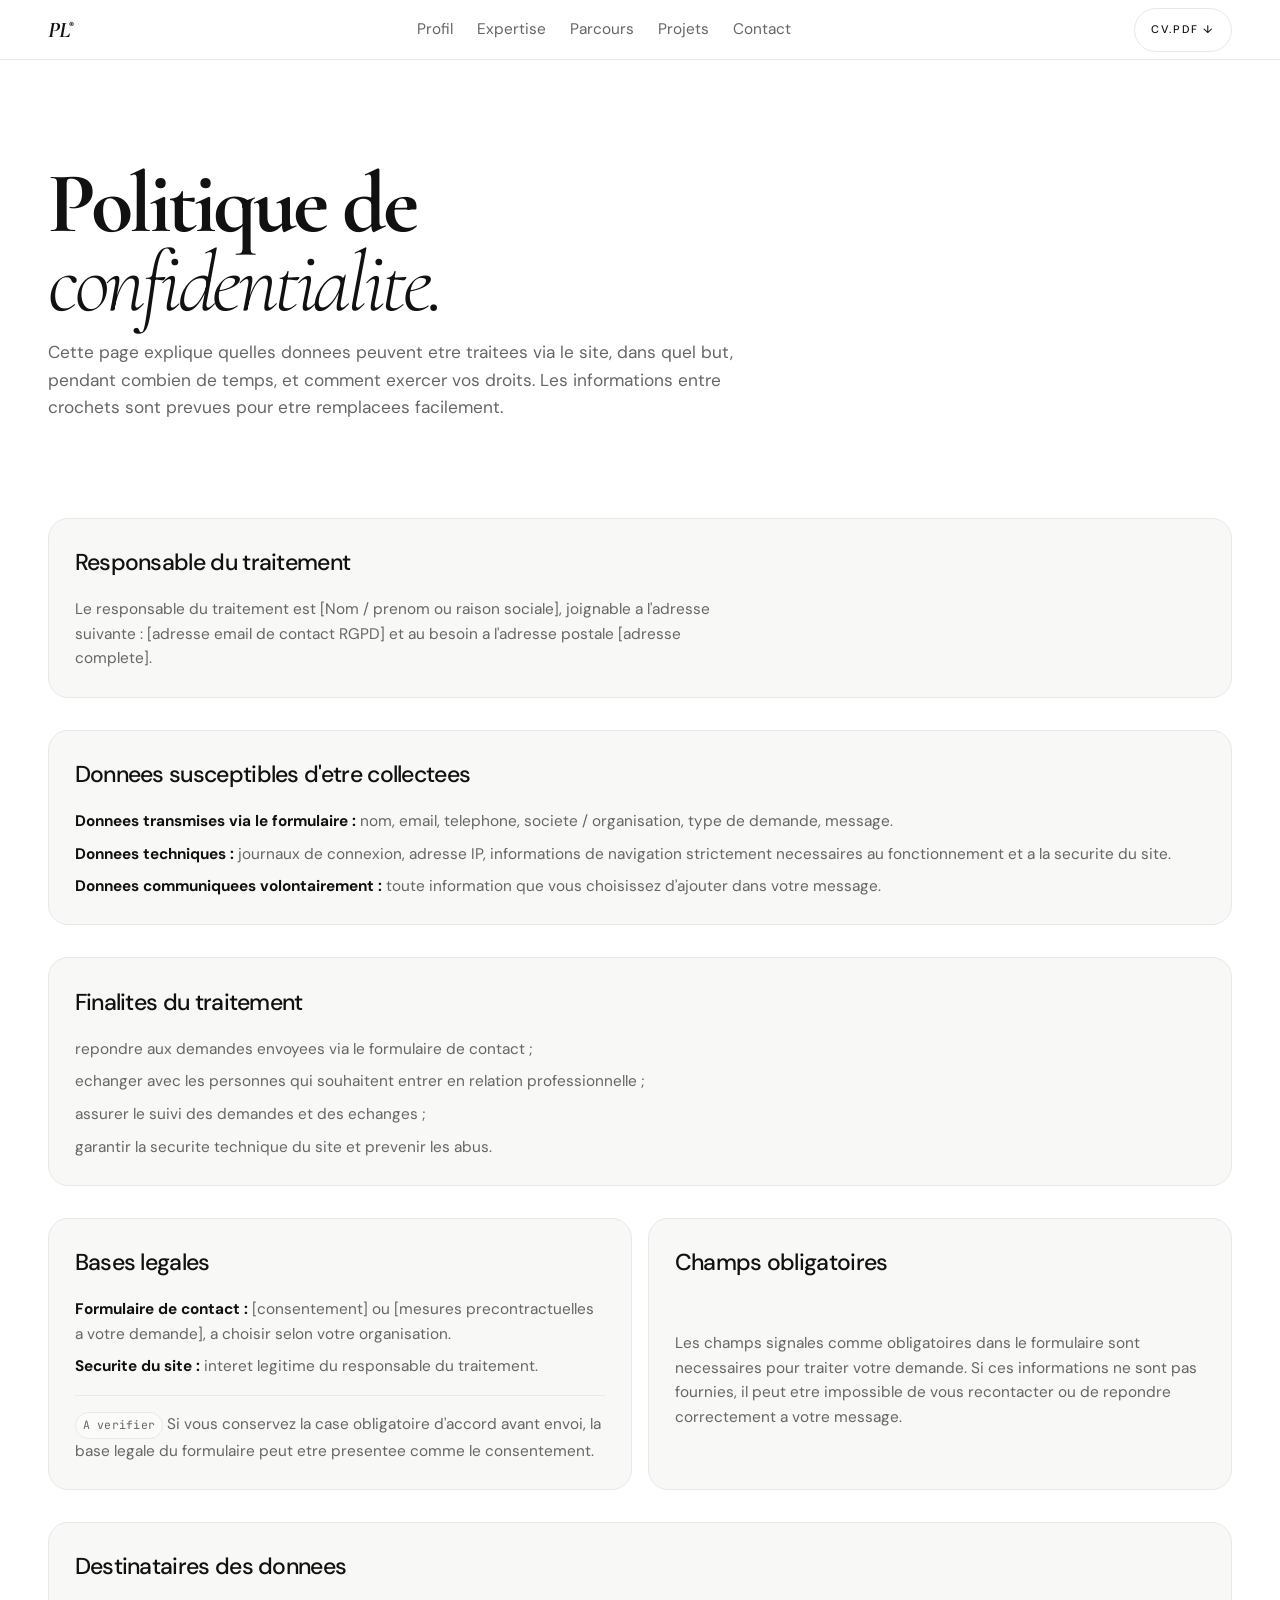
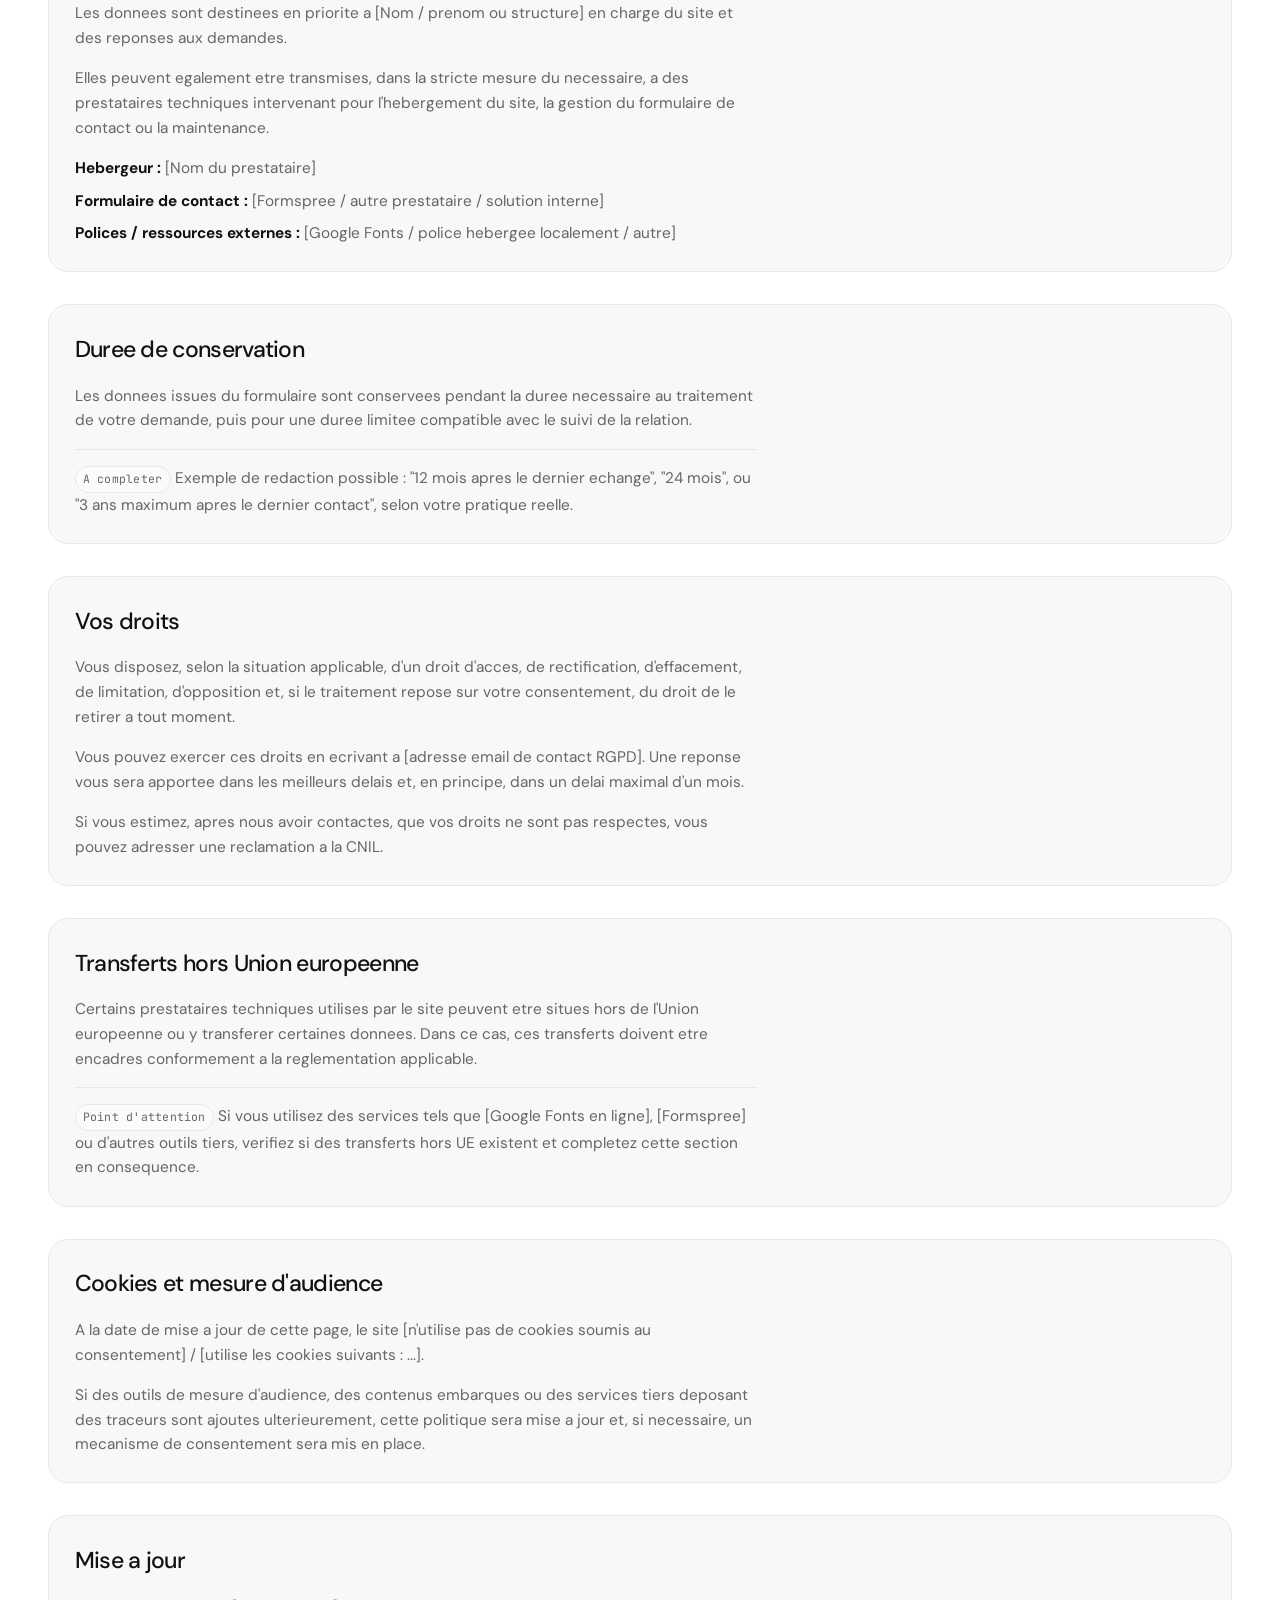
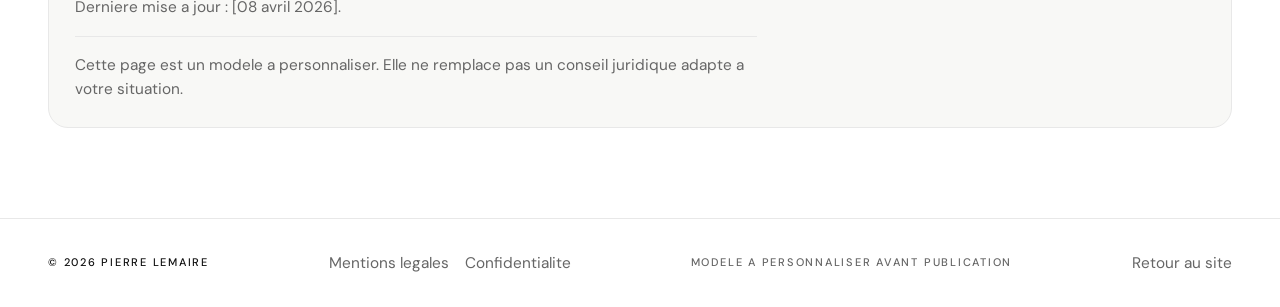
==== confidentialite.html @ 5bf21760 "Initial commit" ====
<!DOCTYPE html>
<html lang="fr">
  <head>
    <meta charset="UTF-8">
    <meta name="viewport" content="width=device-width, initial-scale=1.0">
    <title>Confidentialite - Pierre Lemaire</title>
    <meta
      name="description"
      content="Politique de confidentialite du site CV et portfolio de Pierre Lemaire."
    >

    <link rel="preconnect" href="https://fonts.googleapis.com">
    <link rel="preconnect" href="https://fonts.gstatic.com" crossorigin>
    <link
      rel="preload"
      as="style"
      href="https://fonts.googleapis.com/css2?family=Cormorant+Garamond:ital,wght@0,700;1,300;1,700&family=DM+Sans:wght@300;400;500&family=JetBrains+Mono:wght@400&display=swap"
    >
    <link
      rel="stylesheet"
      href="https://fonts.googleapis.com/css2?family=Cormorant+Garamond:ital,wght@0,700;1,300;1,700&family=DM+Sans:wght@300;400;500&family=JetBrains+Mono:wght@400&display=swap"
    >

    <link rel="stylesheet" href="/css/reset.css">
    <link rel="stylesheet" href="/css/tokens.css">
    <link rel="stylesheet" href="/css/typography.css">
    <link rel="stylesheet" href="/css/layout.css">
    <link rel="stylesheet" href="/css/components.css">
    <link rel="stylesheet" href="/css/animations.css">

    <link rel="icon" type="image/svg+xml" href="/favicon.svg">
  </head>
  <body class="legal-shell">
    <header class="nav" id="nav" role="banner">
      <a href="/#hero" class="nav__logo" aria-label="Accueil">
        PL<sup>&reg;</sup>
      </a>

      <nav class="nav__desktop" aria-label="Navigation principale">
        <ul class="nav__links" role="list">
          <li><a href="/#about">Profil</a></li>
          <li><a href="/#expertise">Expertise</a></li>
          <li><a href="/#experience">Parcours</a></li>
          <li><a href="/#projects">Projets</a></li>
          <li><a href="/#contact">Contact</a></li>
        </ul>
      </nav>

      <div class="nav__actions">
        <a
          href="/assets/cv.pdf"
          class="nav__cta"
          download
          aria-label="Telecharger mon CV en PDF"
        >
          CV.pdf &darr;
        </a>
        <button
          class="nav__burger"
          type="button"
          aria-label="Ouvrir le menu"
          aria-expanded="false"
          aria-controls="nav-mobile"
        >
          <span></span>
          <span></span>
        </button>
      </div>

      <nav class="nav__panel" id="nav-mobile" aria-label="Navigation mobile">
        <ul class="nav__panel-links" role="list">
          <li><a href="/#about">Profil</a></li>
          <li><a href="/#expertise">Expertise</a></li>
          <li><a href="/#experience">Parcours</a></li>
          <li><a href="/#projects">Projets</a></li>
          <li><a href="/#contact">Contact</a></li>
        </ul>
        <a class="nav__panel-cta" href="/assets/cv.pdf" download>
          Telecharger le CV
        </a>
      </nav>
    </header>

    <main class="legal-main">
      <div class="container legal-stack">
        <section class="section-header">
          <h1 class="section-title">
            Politique de<br><em>confidentialite.</em>
          </h1>
          <p class="legal-intro">
            Cette page explique quelles donnees peuvent etre traitees via le
            site, dans quel but, pendant combien de temps, et comment exercer
            vos droits. Les informations entre crochets sont prevues pour etre
            remplacees facilement.
          </p>
        </section>

        <section class="legal-card" aria-labelledby="privacy-owner-title">
          <h2 id="privacy-owner-title">Responsable du traitement</h2>
          <p>
            Le responsable du traitement est [Nom / prenom ou raison sociale],
            joignable a l'adresse suivante : [adresse email de contact RGPD] et
            au besoin a l'adresse postale [adresse complete].
          </p>
        </section>

        <section class="legal-card" aria-labelledby="privacy-data-title">
          <h2 id="privacy-data-title">Donnees susceptibles d'etre collectees</h2>
          <ul class="legal-list" role="list">
            <li><strong>Donnees transmises via le formulaire :</strong> nom, email, telephone, societe / organisation, type de demande, message.</li>
            <li><strong>Donnees techniques :</strong> journaux de connexion, adresse IP, informations de navigation strictement necessaires au fonctionnement et a la securite du site.</li>
            <li><strong>Donnees communiquees volontairement :</strong> toute information que vous choisissez d'ajouter dans votre message.</li>
          </ul>
        </section>

        <section class="legal-card" aria-labelledby="privacy-purpose-title">
          <h2 id="privacy-purpose-title">Finalites du traitement</h2>
          <ul class="legal-list" role="list">
            <li>repondre aux demandes envoyees via le formulaire de contact ;</li>
            <li>echanger avec les personnes qui souhaitent entrer en relation professionnelle ;</li>
            <li>assurer le suivi des demandes et des echanges ;</li>
            <li>garantir la securite technique du site et prevenir les abus.</li>
          </ul>
        </section>

        <div class="legal-grid">
          <section class="legal-card" aria-labelledby="privacy-legal-basis-title">
            <h2 id="privacy-legal-basis-title">Bases legales</h2>
            <ul class="legal-list" role="list">
              <li><strong>Formulaire de contact :</strong> [consentement] ou [mesures precontractuelles a votre demande], a choisir selon votre organisation.</li>
              <li><strong>Securite du site :</strong> interet legitime du responsable du traitement.</li>
            </ul>
            <p class="legal-note">
              <span class="legal-placeholder">A verifier</span>
              Si vous conservez la case obligatoire d'accord avant envoi, la
              base legale du formulaire peut etre presentee comme le
              consentement.
            </p>
          </section>

          <section class="legal-card" aria-labelledby="privacy-required-title">
            <h2 id="privacy-required-title">Champs obligatoires</h2>
            <p>
              Les champs signales comme obligatoires dans le formulaire sont
              necessaires pour traiter votre demande. Si ces informations ne
              sont pas fournies, il peut etre impossible de vous recontacter ou
              de repondre correctement a votre message.
            </p>
          </section>
        </div>

        <section class="legal-card" aria-labelledby="privacy-recipients-title">
          <h2 id="privacy-recipients-title">Destinataires des donnees</h2>
          <p>
            Les donnees sont destinees en priorite a [Nom / prenom ou structure]
            en charge du site et des reponses aux demandes.
          </p>
          <p>
            Elles peuvent egalement etre transmises, dans la stricte mesure du
            necessaire, a des prestataires techniques intervenant pour
            l'hebergement du site, la gestion du formulaire de contact ou la
            maintenance.
          </p>
          <ul class="legal-list" role="list">
            <li><strong>Hebergeur :</strong> [Nom du prestataire]</li>
            <li><strong>Formulaire de contact :</strong> [Formspree / autre prestataire / solution interne]</li>
            <li><strong>Polices / ressources externes :</strong> [Google Fonts / police hebergee localement / autre]</li>
          </ul>
        </section>

        <section class="legal-card" aria-labelledby="privacy-retention-title">
          <h2 id="privacy-retention-title">Duree de conservation</h2>
          <p>
            Les donnees issues du formulaire sont conservees pendant la duree
            necessaire au traitement de votre demande, puis pour une duree
            limitee compatible avec le suivi de la relation.
          </p>
          <p class="legal-note">
            <span class="legal-placeholder">A completer</span>
            Exemple de redaction possible : "12 mois apres le dernier echange",
            "24 mois", ou "3 ans maximum apres le dernier contact", selon votre
            pratique reelle.
          </p>
        </section>

        <section class="legal-card" aria-labelledby="privacy-rights-title">
          <h2 id="privacy-rights-title">Vos droits</h2>
          <p>
            Vous disposez, selon la situation applicable, d'un droit d'acces,
            de rectification, d'effacement, de limitation, d'opposition et, si
            le traitement repose sur votre consentement, du droit de le retirer
            a tout moment.
          </p>
          <p>
            Vous pouvez exercer ces droits en ecrivant a [adresse email de
            contact RGPD]. Une reponse vous sera apportee dans les meilleurs
            delais et, en principe, dans un delai maximal d'un mois.
          </p>
          <p>
            Si vous estimez, apres nous avoir contactes, que vos droits ne sont
            pas respectes, vous pouvez adresser une reclamation a la CNIL.
          </p>
        </section>

        <section class="legal-card" aria-labelledby="privacy-transfer-title">
          <h2 id="privacy-transfer-title">Transferts hors Union europeenne</h2>
          <p>
            Certains prestataires techniques utilises par le site peuvent etre
            situes hors de l'Union europeenne ou y transferer certaines donnees.
            Dans ce cas, ces transferts doivent etre encadres conformement a la
            reglementation applicable.
          </p>
          <p class="legal-note">
            <span class="legal-placeholder">Point d'attention</span>
            Si vous utilisez des services tels que [Google Fonts en ligne],
            [Formspree] ou d'autres outils tiers, verifiez si des transferts
            hors UE existent et completez cette section en consequence.
          </p>
        </section>

        <section class="legal-card" aria-labelledby="privacy-cookies-title">
          <h2 id="privacy-cookies-title">Cookies et mesure d'audience</h2>
          <p>
            A la date de mise a jour de cette page, le site [n'utilise pas de
            cookies soumis au consentement] / [utilise les cookies suivants :
            ...].
          </p>
          <p>
            Si des outils de mesure d'audience, des contenus embarques ou des
            services tiers deposant des traceurs sont ajoutes ulterieurement,
            cette politique sera mise a jour et, si necessaire, un mecanisme de
            consentement sera mis en place.
          </p>
        </section>

        <section class="legal-card" aria-labelledby="privacy-update-title">
          <h2 id="privacy-update-title">Mise a jour</h2>
          <p>
            Derniere mise a jour : [08 avril 2026].
          </p>
          <p class="legal-note">
            Cette page est un modele a personnaliser. Elle ne remplace pas un
            conseil juridique adapte a votre situation.
          </p>
        </section>
      </div>
    </main>

    <footer class="footer" role="contentinfo">
      <div class="container footer__inner">
        <p class="footer__copy">&copy; 2026 Pierre Lemaire</p>
        <nav class="footer__nav" aria-label="Pages legales">
          <a href="/mentions-legales.html">Mentions legales</a>
          <a href="/confidentialite.html" aria-current="page">Confidentialite</a>
        </nav>
        <p class="footer__credit">Modele a personnaliser avant publication</p>
        <a href="/" class="footer__top">Retour au site</a>
      </div>
    </footer>

    <script type="module">
      import { initNav } from "/js/nav.js";

      initNav();
    </script>
  </body>
</html>
---- css/tokens.css ----
:root {
  --c-black: #111111;
  --c-white: #ffffff;
  --c-gray-100: #f8f8f6;
  --c-gray-200: #e8e8e8;
  --c-gray-400: #aaaaaa;
  --c-gray-600: #666666;
  --c-ink-fixed: #0b0b0c;
  --c-white-fixed: #ffffff;
  --c-line-fixed: rgba(255, 255, 255, 0.1);
  --c-muted-fixed: rgba(255, 255, 255, 0.72);

  --font-display: "Cormorant Garamond", Georgia, serif;
  --font-body: "DM Sans", system-ui, sans-serif;
  --font-mono: "JetBrains Mono", monospace;

  --text-hero: clamp(3.5rem, 10vw, 8rem);
  --text-section: clamp(2.6rem, 7vw, 5.4rem);
  --text-h3: clamp(1.25rem, 2.5vw, 1.75rem);
  --text-body: clamp(0.95rem, 1.2vw, 1rem);
  --text-small: 0.8125rem;
  --text-label: 0.6875rem;

  --space-xs: 0.25rem;
  --space-sm: 0.5rem;
  --space-md: 1rem;
  --space-lg: 2rem;
  --space-xl: 4rem;
  --space-2xl: 8rem;
  --space-3xl: 10rem;

  --container: 1280px;
  --gutter: clamp(1.25rem, 4vw, 3rem);
  --nav-height: 60px;

  --border: 1px solid var(--c-gray-200);
  --radius-sm: 4px;
  --radius-md: 8px;

  --ease-out: cubic-bezier(0.16, 1, 0.3, 1);
  --ease-in-out: cubic-bezier(0.87, 0, 0.13, 1);
  --duration-fast: 200ms;
  --duration-std: 400ms;
  --duration-slow: 700ms;
  --ticker-duration: 30s;

  color-scheme: light dark;
}

@media (prefers-color-scheme: dark) {
  :root {
    --c-black: #eeeeee;
    --c-white: #0e0e0e;
    --c-gray-100: #161616;
    --c-gray-200: #2a2a2a;
    --c-gray-400: #666666;
    --c-gray-600: #888888;
  }
}
---- css/typography.css ----
/* Document */
html {
  background: var(--c-white);
  color: var(--c-black);
}

body {
  background: var(--c-white);
  color: var(--c-black);
  font-family: var(--font-body);
  font-size: var(--text-body);
  line-height: 1.6;
}

p {
  max-width: 62ch;
}

h1,
h2,
h3 {
  font-weight: 400;
}

.label,
.section-label,
.tag,
.filter-btn,
.nav__cta,
.timeline__date,
.footer__copy,
.footer__credit {
  font-family: var(--font-body);
  font-size: var(--text-label);
  font-weight: 500;
  letter-spacing: 0.16em;
  text-transform: uppercase;
}

.section-label {
  display: inline-flex;
  color: var(--c-gray-400);
  margin-bottom: var(--space-md);
}

.section-title,
.contact__title {
  font-family: var(--font-display);
  font-size: var(--text-section);
  font-weight: 700;
  line-height: 0.92;
  letter-spacing: -0.04em;
}

.section-title em,
.contact__title em {
  font-style: italic;
  font-weight: 300;
}

.about__headline {
  font-family: var(--font-display);
  font-size: var(--text-section);
  font-weight: 700;
  line-height: 0.92;
  letter-spacing: -0.04em;
  color: var(--c-white-fixed);
}

.about__headline em {
  font-style: italic;
  font-weight: 300;
}

.about__lede {
  max-width: 34rem;
  font-size: clamp(1rem, 1.6vw, 1.2rem);
  color: var(--c-muted-fixed);
}

.expertise__summary {
  max-width: 26rem;
  color: var(--c-gray-600);
  font-size: clamp(1rem, 1.4vw, 1.08rem);
}

.hero__title-stage {
  position: relative;
  isolation: isolate;
}

.hero__title-backdrop {
  position: absolute;
  inset: 50% auto auto 50%;
  z-index: -1;
  width: min(100vw, 78rem);
  transform: translate(-50%, -50%);
  pointer-events: none;
}

.hero__backline {
  display: block;
  font-family: var(--font-body);
  font-size: clamp(2.1rem, 8vw, 5.75rem);
  font-weight: 500;
  line-height: 0.88;
  letter-spacing: -0.08em;
  text-transform: lowercase;
  white-space: nowrap;
  color: rgba(17, 17, 17, 0.055);
  mix-blend-mode: multiply;
}

@media (prefers-color-scheme: dark) {
  .hero__backline {
    color: rgba(255, 255, 255, 0.08);
    mix-blend-mode: screen;
  }
}

.hero__backline--1,
.hero__backline--3 {
  text-align: left;
}

.hero__backline--2 {
  text-align: right;
}

.hero__title {
  font-family: var(--font-display);
  font-size: var(--text-hero);
  font-weight: 700;
  line-height: 0.96;
  letter-spacing: -0.05em;
  color: var(--c-black);
}

.hero__title > .hero__line {
  display: block;
  margin-bottom: 0.08em;
}

.hero__title > .hero__line:last-child {
  margin-bottom: 0;
}

.hero__title em {
  font-style: italic;
  font-weight: 300;
}

.hero__title > .hero__line > span,
.hero__title > .hero__line > em {
  display: block;
}

.hero__desc,
.contact__note,
.project-card__overlay p,
.timeline__missions,
.expertise__card ul {
  color: var(--c-gray-600);
}

.hero__desc,
.contact__note {
  font-size: clamp(1rem, 1.5vw, 1.125rem);
}

.expertise__card h3,
.education__school,
.project-card__title,
.timeline__role {
  line-height: 1;
}

.expertise__card h3 {
  font-family: var(--font-body);
  font-size: clamp(1.45rem, 2.2vw, 2.25rem);
  font-weight: 500;
  line-height: 0.95;
  letter-spacing: -0.05em;
}

.education__school {
  font-family: var(--font-display);
  font-size: clamp(2.3rem, 5vw, 4.4rem);
  font-style: italic;
  font-weight: 700;
  letter-spacing: -0.04em;
}

.project-card__title,
.timeline__role {
  font-family: var(--font-display);
  font-size: var(--text-h3);
  font-weight: 700;
  letter-spacing: -0.03em;
}

.timeline__role {
  font-family: var(--font-body);
  font-size: clamp(1.35rem, 2vw, 2rem);
  font-weight: 500;
  line-height: 0.96;
  letter-spacing: -0.05em;
}

.timeline__missions,
.expertise__card ul,
.contact__social,
.project-card__links {
  display: grid;
  gap: var(--space-md);
}

.expertise__kicker {
  font-size: var(--text-label);
  font-weight: 500;
  letter-spacing: 0.16em;
  text-transform: uppercase;
  color: var(--c-gray-400);
}

.expertise__lead {
  max-width: 24ch;
  color: var(--c-gray-600);
  font-size: clamp(1rem, 1.3vw, 1.08rem);
  line-height: 1.45;
}

.education__intro,
.education__copy,
.education__meta,
.education__degree {
  color: var(--c-gray-600);
}

.education__intro {
  max-width: 36rem;
  font-size: clamp(1rem, 1.35vw, 1.08rem);
}

.education__degree {
  font-family: var(--font-body);
  font-size: clamp(1rem, 1.5vw, 1.14rem);
}

.education__meta,
.education__date,
.education__kicker {
  font-family: var(--font-mono);
  font-size: 0.74rem;
  letter-spacing: 0.08em;
  text-transform: uppercase;
}

.education__kicker,
.education__date {
  color: var(--c-gray-400);
}

.contact__email {
  font-family: var(--font-display);
  font-size: clamp(1.75rem, 4vw, 3rem);
  font-style: italic;
  line-height: 1;
  letter-spacing: -0.03em;
}

.timeline__company-name,
.project-card__category,
.stat__label {
  color: var(--c-gray-600);
}

.legal-intro,
.legal-card p,
.legal-card li,
.footer__nav a,
.legal-back {
  color: var(--c-gray-600);
}

.legal-intro {
  max-width: 58ch;
  font-size: clamp(1rem, 1.45vw, 1.08rem);
}

.legal-card h2 {
  font-family: var(--font-body);
  font-size: clamp(1.15rem, 1.8vw, 1.45rem);
  font-weight: 500;
  letter-spacing: -0.03em;
}

.legal-card h3 {
  font-family: var(--font-body);
  font-size: 1rem;
  font-weight: 500;
}

.legal-list strong {
  color: var(--c-black);
}

.timeline__caption {
  max-width: 28ch;
  color: var(--c-gray-600);
  font-size: clamp(0.96rem, 1.2vw, 1.02rem);
  line-height: 1.45;
}

.about__proof-copy strong,
.about__metric-top {
  font-size: 0.63rem;
  font-weight: 500;
  letter-spacing: 0.16em;
  text-transform: uppercase;
}

.about__proof-copy strong,
.about__proof-copy span,
.about__metric-top,
.about__caption p,
.about__stat .stat__label {
  color: var(--c-white-fixed);
}

.about__proof-copy strong {
  line-height: 1.2;
}

.about__proof-copy span,
.about__caption p,
.about__stat .stat__label {
  font-size: clamp(0.92rem, 1vw, 1rem);
  line-height: 1.4;
  opacity: 0.72;
}
---- css/layout.css ----
/* Shared layout */
body.has-menu-open {
  overflow: hidden;
}

.container {
  width: min(100% - (var(--gutter) * 2), var(--container));
  margin-inline: auto;
}

.section {
  padding-block: clamp(4rem, 9vw, var(--space-3xl));
  border-top: var(--border);
}

.section-header {
  display: grid;
  gap: var(--space-md);
  margin-bottom: clamp(2rem, 5vw, var(--space-xl));
}

.section-header--projects {
  align-items: end;
}

.hero {
  padding-top: calc(var(--nav-height) + 1.5rem);
  padding-bottom: var(--space-xl);
}

.hero__container {
  display: grid;
  gap: var(--space-lg);
  justify-items: center;
  text-align: center;
}

.hero__body {
  display: grid;
  gap: var(--space-lg);
  justify-items: center;
}

.hero__actions,
.filter-bar,
.timeline__tags,
.contact__social,
.project-card__links,
.footer__inner {
  display: flex;
  flex-wrap: wrap;
  gap: var(--space-sm);
}

.about__grid,
.contact__grid {
  display: grid;
  gap: clamp(2rem, 6vw, var(--space-xl));
}

.about__panel {
  display: grid;
  gap: clamp(1.5rem, 4vw, var(--space-xl));
}

.about__content {
  display: grid;
  align-content: space-between;
  gap: clamp(0.75rem, 2vw, 1.25rem);
}

.about__stats {
  display: grid;
  grid-template-columns: repeat(3, minmax(0, 1fr));
  gap: var(--space-md);
  align-items: stretch;
}

.about__media {
  display: grid;
  gap: var(--space-lg);
}

.expertise__layout,
.expertise__grid,
.education__grid,
.projects__grid {
  display: grid;
}

.timeline {
  position: relative;
  display: grid;
  gap: clamp(1rem, 2vw, 1.25rem);
  padding-left: clamp(1.25rem, 4vw, 2.75rem);
}

.timeline__item {
  position: relative;
  padding-left: clamp(1.25rem, 3vw, 2.25rem);
}

.projects__grid {
  gap: clamp(1rem, 2vw, 1.5rem);
}

.contact__left {
  display: grid;
  align-content: start;
  gap: clamp(1.1rem, 2vw, 1.5rem);
}

.contact__right {
  border-top: var(--border);
  padding-top: var(--space-lg);
}

.legal-shell {
  min-height: 100vh;
  display: grid;
  grid-template-rows: auto 1fr auto;
}

.legal-header {
  padding-top: clamp(2rem, 5vw, 3rem);
  padding-bottom: var(--space-lg);
}

.legal-header__inner {
  display: flex;
  flex-wrap: wrap;
  align-items: flex-start;
  justify-content: space-between;
  gap: var(--space-md);
}

.legal-main {
  padding-top: clamp(4rem, 9vw, 6.5rem);
  padding-bottom: clamp(3rem, 7vw, var(--space-2xl));
}

.legal-stack {
  display: grid;
  gap: clamp(1.5rem, 4vw, 2rem);
}

.legal-grid {
  display: grid;
  gap: var(--space-md);
}

.footer__nav {
  display: flex;
  flex-wrap: wrap;
  gap: 0.4rem 1rem;
}

.footer {
  border-top: var(--border);
  padding-block: var(--space-lg);
}

.footer__inner {
  align-items: center;
  justify-content: space-between;
}

@media (min-width: 768px) {
  .hero {
    padding-top: calc(var(--nav-height) + 2rem);
    padding-bottom: clamp(2.5rem, 6vw, var(--space-2xl));
  }

  .about__grid,
  .contact__grid {
    grid-template-columns: minmax(0, 1fr) minmax(0, 1fr);
    align-items: start;
  }

  .about__panel {
    grid-template-columns: minmax(0, 0.95fr) minmax(0, 0.9fr);
    align-items: stretch;
  }

  .contact__right {
    border-top: 0;
    padding-top: 0;
  }

  .legal-grid {
    grid-template-columns: repeat(2, minmax(0, 1fr));
  }

  .expertise__grid {
    grid-template-columns: repeat(2, minmax(0, 1fr));
  }

  .education__grid {
    grid-template-columns: repeat(2, minmax(0, 1fr));
  }

  .expertise__layout {
    gap: clamp(1.5rem, 3vw, 2rem);
  }

  .projects__grid {
    grid-template-columns: repeat(2, minmax(0, 1fr));
  }

  .section-header--projects {
    grid-template-columns: minmax(0, 1fr) auto;
  }
}

@media (min-width: 1024px) {
  .expertise__layout {
    grid-template-columns: minmax(240px, 0.7fr) minmax(0, 1.3fr);
    align-items: start;
  }

  .expertise__intro {
    position: sticky;
    top: calc(var(--nav-height) + 2rem);
    align-self: start;
  }

  .expertise__grid {
    grid-template-columns: repeat(12, minmax(0, 1fr));
  }

  .timeline__item {
    width: 100%;
    padding-left: 2.5rem;
  }

  .timeline__item--left {
    margin-right: 14%;
  }

  .timeline__item--right {
    margin-left: 14%;
  }
}

@media (max-width: 767px) {
  .hero__title {
    font-size: clamp(3rem, 14vw, 5rem);
  }

  .about__stats {
    grid-template-columns: repeat(3, minmax(220px, 1fr));
    overflow-x: auto;
    padding-bottom: 0.25rem;
  }

  .expertise__grid,
  .projects__grid {
    grid-template-columns: 1fr;
  }

  .contact__grid {
    grid-template-columns: 1fr;
  }
}
---- css/components.css ----
/* Navigation */
.nav {
  position: sticky;
  top: 0;
  z-index: 100;
  display: flex;
  align-items: center;
  justify-content: space-between;
  gap: var(--space-md);
  height: var(--nav-height);
  padding-inline: var(--gutter);
  background: var(--c-white);
  border-bottom: var(--border);
  transition:
    background var(--duration-std) var(--ease-out),
    border-color var(--duration-fast) var(--ease-out);
}

.nav.scrolled {
  background: rgba(255, 255, 255, 0.92);
  backdrop-filter: blur(8px);
}

@media (prefers-color-scheme: dark) {
  .nav.scrolled {
    background: rgba(14, 14, 14, 0.92);
  }
}

.nav__logo {
  font-family: var(--font-display);
  font-size: 1.4rem;
  font-style: italic;
  font-weight: 700;
  letter-spacing: -0.04em;
}

.nav__logo sup {
  font-family: var(--font-body);
  font-size: 0.45em;
  font-style: normal;
  letter-spacing: 0.08em;
}

.nav__actions {
  display: flex;
  align-items: center;
  gap: var(--space-sm);
}

.nav__links,
.nav__panel-links {
  display: flex;
  gap: clamp(0.75rem, 2vw, 1.5rem);
}

.nav__links a,
.nav__panel-links a {
  position: relative;
  padding-block: var(--space-xs);
  color: var(--c-gray-600);
  transition: color var(--duration-fast) var(--ease-out);
}

.nav__links a::after,
.nav__panel-links a::after {
  content: "";
  position: absolute;
  left: 0;
  bottom: -0.1rem;
  width: 100%;
  height: 1px;
  background: currentColor;
  transform: scaleX(0);
  transform-origin: left;
  transition: transform var(--duration-fast) var(--ease-out);
}

.nav__links a:hover,
.nav__links a.active,
.nav__links a[aria-current="page"],
.nav__panel-links a:hover,
.nav__panel-links a.active,
.nav__panel-links a[aria-current="page"] {
  color: var(--c-black);
}

.nav__links a:hover::after,
.nav__links a.active::after,
.nav__links a[aria-current="page"]::after,
.nav__panel-links a:hover::after,
.nav__panel-links a.active::after,
.nav__panel-links a[aria-current="page"]::after {
  transform: scaleX(1);
}

.nav__cta,
.nav__panel-cta {
  display: inline-flex;
  align-items: center;
  justify-content: center;
  min-height: 44px;
  padding: 0.7rem 1rem;
  border: var(--border);
  border-radius: 999px;
  transition:
    background var(--duration-fast) var(--ease-out),
    color var(--duration-fast) var(--ease-out);
}

.nav__cta:hover,
.nav__panel-cta:hover {
  background: var(--c-black);
  color: var(--c-white);
}

.nav__burger {
  display: none;
  flex-direction: column;
  justify-content: center;
  gap: 5px;
  min-width: 44px;
  min-height: 44px;
  padding: 0;
}

.nav__burger span {
  display: block;
  width: 20px;
  height: 1px;
  margin-inline: auto;
  background: var(--c-black);
  transition:
    transform var(--duration-fast) var(--ease-out),
    opacity var(--duration-fast) var(--ease-out);
}

.nav__burger[aria-expanded="true"] span:first-child {
  transform: translateY(3px) rotate(45deg);
}

.nav__burger[aria-expanded="true"] span:last-child {
  transform: translateY(-3px) rotate(-45deg);
}

.nav__panel {
  position: absolute;
  top: calc(100% - 1px);
  left: 0;
  right: 0;
  display: grid;
  gap: var(--space-lg);
  padding: var(--space-lg) var(--gutter);
  background: var(--c-white);
  border-bottom: var(--border);
  opacity: 0;
  pointer-events: none;
  transform: translateY(-0.75rem);
  transition:
    opacity var(--duration-fast) var(--ease-out),
    transform var(--duration-fast) var(--ease-out);
}

.nav__panel.open {
  opacity: 1;
  pointer-events: auto;
  transform: translateY(0);
}

/* Buttons and tags */
.btn,
.filter-btn {
  display: inline-flex;
  align-items: center;
  justify-content: center;
  min-height: 44px;
  padding: 0.9rem 1.25rem;
  border: var(--border);
  border-radius: 999px;
  transition:
    background var(--duration-fast) var(--ease-out),
    color var(--duration-fast) var(--ease-out),
    border-color var(--duration-fast) var(--ease-out),
    opacity var(--duration-fast) var(--ease-out);
}

.btn--primary {
  background: var(--c-black);
  color: var(--c-white);
}

.btn--primary:hover {
  background: var(--c-white);
  color: var(--c-black);
}

.btn--ghost:hover,
.filter-btn:hover,
.filter-btn.active {
  background: var(--c-gray-100);
}

.btn--submit .btn__loading {
  display: none;
}

.btn--submit.is-loading {
  pointer-events: none;
  opacity: 0.7;
}

.btn--submit.is-loading .btn__text {
  display: none;
}

.btn--submit.is-loading .btn__loading {
  display: inline;
}

.tag {
  display: inline-flex;
  align-items: center;
  justify-content: center;
  min-height: 38px;
  padding: 0.75rem 0.9rem;
  border: var(--border);
  border-radius: 999px;
  color: var(--c-gray-600);
}

.tag--mono {
  font-family: var(--font-mono);
  font-size: 0.72rem;
  letter-spacing: 0.08em;
  text-transform: none;
}

/* Hero strip */
.hero__strip {
  overflow: hidden;
  margin-top: clamp(2rem, 4vw, var(--space-xl));
  padding-block: var(--space-sm);
}

.strip__track {
  display: flex;
  width: max-content;
  gap: 0;
  will-change: transform;
  animation: hero-strip-scroll var(--hero-strip-duration, 34s) linear infinite;
}

.strip__group {
  display: flex;
  flex: 0 0 auto;
  gap: clamp(0.6rem, 1.2vw, 0.85rem);
  padding-right: clamp(0.6rem, 1.2vw, 0.85rem);
}

.strip__item {
  flex: 0 0 auto;
  width: clamp(110px, 12vw, 190px);
  height: clamp(240px, 34vw, 520px);
  border-radius: clamp(3rem, 4.5vw, 5.5rem);
  overflow: hidden;
  background: var(--c-gray-100);
  will-change: transform;
  animation: hero-strip-float var(--strip-float-duration, 8s) ease-in-out infinite;
  animation-delay: var(--strip-float-delay, 0s);
}

.strip__item img {
  width: 100%;
  height: 100%;
  object-fit: cover;
  transform: scale(1.08) translate3d(0, 0, 0);
  will-change: transform, filter;
  animation: hero-strip-image-drift var(--strip-image-duration, 14s) ease-in-out infinite alternate;
  animation-delay: var(--strip-image-delay, 0s);
  transition: transform 600ms var(--ease-out);
}

.strip__item:hover img {
  transform: scale(1.12);
}

@media (max-width: 767px) {
  .strip__item {
    width: clamp(94px, 24vw, 138px);
    height: clamp(220px, 56vw, 340px);
    border-radius: clamp(2.5rem, 8vw, 4rem);
  }
}

/* Ticker */
.ticker {
  background: var(--c-black);
  overflow: hidden;
  padding-block: 14px;
  border-top: var(--border);
  border-bottom: var(--border);
}

.ticker__track {
  display: flex;
  gap: 3rem;
  width: max-content;
  animation: ticker-scroll var(--ticker-duration) linear infinite;
}

.ticker__track span {
  color: var(--c-white);
  white-space: nowrap;
}

.ticker__track span[aria-hidden="true"] {
  color: #444444;
}

/* About v2 */
.about {
  background: var(--c-ink-fixed);
  border-top: 0;
  color: var(--c-white-fixed);
}

.about--v2 {
  position: relative;
  overflow: hidden;
}

.about .section-label {
  color: rgba(255, 255, 255, 0.46);
  margin-bottom: 0.2rem;
}

/* Background ghost number */
.about__bg-num {
  position: absolute;
  top: -0.15em;
  right: -0.06em;
  font-family: var(--font-display);
  font-size: clamp(14rem, 28vw, 26rem);
  font-style: italic;
  font-weight: 700;
  line-height: 0.8;
  letter-spacing: -0.06em;
  color: rgba(255, 255, 255, 0.022);
  pointer-events: none;
  user-select: none;
  will-change: transform;
}

/* Grain texture overlay */
.about__grain-layer {
  position: absolute;
  inset: 0;
  pointer-events: none;
  z-index: 0;
  opacity: 0.055;
  background-image: url("data:image/svg+xml,%3Csvg xmlns='http://www.w3.org/2000/svg' width='280' height='280'%3E%3Cfilter id='n'%3E%3CfeTurbulence type='fractalNoise' baseFrequency='0.78' numOctaves='4' stitchTiles='stitch'/%3E%3CfeColorMatrix type='saturate' values='0'/%3E%3C/filter%3E%3Crect width='280' height='280' filter='url(%23n)'/%3E%3C/svg%3E");
  background-size: 220px 220px;
}

.about--v2 .container {
  position: relative;
  z-index: 1;
}

/* 3-column grid */
.about__layout-v2 {
  display: grid;
  gap: clamp(2rem, 4vw, 3rem);
}

/* Text column */
.about__col-text {
  display: grid;
  align-content: start;
  gap: clamp(1rem, 2vw, 1.4rem);
}

/* Headline word-split animation */
.about__headline-v2 {
  font-family: var(--font-display);
  font-size: var(--text-section);
  font-weight: 700;
  line-height: 0.9;
  letter-spacing: -0.04em;
  color: var(--c-white-fixed);
}

.about__hl-line {
  display: block;
  overflow: hidden;
  padding-bottom: 0.06em;
}

.about__word {
  display: inline-block;
  opacity: 0;
  transform: translateY(115%);
  transition:
    opacity 0.8s var(--ease-out),
    transform 0.8s var(--ease-out);
}

.about__hl-line .about__word:nth-child(2) {
  transition-delay: 0.12s;
  margin-left: 0.3em;
}

.about__word--em {
  font-style: italic;
  font-weight: 300;
  transition-delay: 0.22s;
}

.about__headline-v2.words-visible .about__word {
  opacity: 1;
  transform: translateY(0);
}

/* Lede & caption overrides for v2 context */
.about--v2 .about__lede {
  max-width: 34rem;
  font-size: clamp(1rem, 1.5vw, 1.15rem);
  color: rgba(255, 255, 255, 0.68);
}

.about__caption-v2 p {
  font-size: clamp(0.9rem, 1.1vw, 1rem);
  line-height: 1.6;
  color: rgba(255, 255, 255, 0.42);
  max-width: 36ch;
}

/* Button override for dark background */
.about--v2 .about__actions .btn--primary {
  background: var(--c-white-fixed);
  color: var(--c-ink-fixed);
  border-color: transparent;
}

.about--v2 .about__actions .btn--primary:hover {
  background: transparent;
  color: var(--c-white-fixed);
  border-color: rgba(255, 255, 255, 0.2);
}

/* Image column */
.about__col-image {
  display: grid;
  align-content: start;
  gap: 1rem;
}

.about__tilt {
  cursor: default;
}

.about__tilt-inner {
  transform-style: preserve-3d;
  will-change: transform;
}

.about__visual-v2 {
  position: relative;
  border-radius: 1.75rem;
  overflow: hidden;
  background: #1a1a1c;
  aspect-ratio: 3 / 4;
}

.about__visual-v2 img {
  width: 100%;
  height: 100%;
  object-fit: cover;
  transform: scale(1.03);
  transition: transform 0.7s var(--ease-out);
}

.about__tilt:hover .about__visual-v2 img {
  transform: scale(1.07);
}

.about__badge-v2 {
  position: absolute;
  left: 1rem;
  right: 1rem;
  bottom: 1rem;
}

.about__badge-v2 span {
  display: inline-flex;
  align-items: center;
  min-height: 44px;
  padding: 0.8rem 1rem;
  border-radius: 999px;
  background: rgba(255, 255, 255, 0.92);
  color: var(--c-ink-fixed);
  font-size: var(--text-label);
  font-weight: 600;
  letter-spacing: 0.14em;
  text-transform: uppercase;
}

/* Location tag */
.about__loc {
  display: inline-flex;
  align-items: center;
  gap: 0.55rem;
  font-family: var(--font-mono);
  font-size: var(--text-label);
  letter-spacing: 0.08em;
  color: rgba(255, 255, 255, 0.32);
}

.about__loc-dot {
  flex-shrink: 0;
  width: 6px;
  height: 6px;
  border-radius: 50%;
  background: #4ade80;
}

/* Stats column */
.about__col-stats {
  display: grid;
  gap: 0.85rem;
  align-content: start;
}

.about__stat-card {
  position: relative;
  overflow: hidden;
  display: grid;
  gap: 0.45rem;
  padding: clamp(1rem, 2vw, 1.4rem);
  border: 1px solid rgba(255, 255, 255, 0.07);
  border-radius: 1.5rem;
  background: rgba(255, 255, 255, 0.025);
  transition:
    border-color 0.4s var(--ease-out),
    background 0.4s var(--ease-out),
    box-shadow 0.4s var(--ease-out);
}

.about__stat-card::before {
  content: "";
  position: absolute;
  top: 0;
  left: 0;
  right: 0;
  height: 1px;
  background: linear-gradient(90deg, transparent, rgba(255, 255, 255, 0.55), transparent);
  transform: scaleX(0);
  transition: transform 0.6s var(--ease-out);
}

.about__stat-card:hover {
  border-color: rgba(255, 255, 255, 0.16);
  background: rgba(255, 255, 255, 0.055);
  box-shadow:
    0 8px 48px rgba(0, 0, 0, 0.5),
    inset 0 0 0 1px rgba(255, 255, 255, 0.05);
}

.about__stat-card:hover::before {
  transform: scaleX(1);
}

.about__stat-eyebrow {
  font-size: 0.58rem;
  font-weight: 600;
  letter-spacing: 0.22em;
  text-transform: uppercase;
  color: rgba(255, 255, 255, 0.35);
}

.about__stat-card .stat__value {
  display: flex;
  align-items: baseline;
  gap: 0.08em;
}

.stat__value {
  display: inline-flex;
  align-items: baseline;
  flex-wrap: nowrap;
  gap: 0.12rem;
  min-width: 0;
}

.stat__number,
.stat__unit {
  font-family: var(--font-body);
  font-size: clamp(2.4rem, 4.5vw, 4rem);
  font-weight: 500;
  line-height: 0.85;
  letter-spacing: -0.05em;
  color: var(--c-white-fixed);
}

.about__stat-card .stat__label {
  font-size: 0.84rem;
  line-height: 1.4;
  color: rgba(255, 255, 255, 0.38);
}

.about__stat-card--proof {
  gap: 0.8rem;
}

/* Staggered reveal for stat cards */
.about__col-stats .about__stat-card:nth-child(1) { transition-delay: 0ms; }
.about__col-stats .about__stat-card:nth-child(2) { transition-delay: 110ms; }
.about__col-stats .about__stat-card:nth-child(3) { transition-delay: 220ms; }

/* Avatar stack */
.about__avatars {
  display: flex;
  align-items: center;
  padding-left: 0.15rem;
}

.about__avatar {
  display: inline-flex;
  align-items: center;
  justify-content: center;
  width: 3rem;
  height: 3rem;
  margin-left: -0.85rem;
  overflow: hidden;
  border: 2px solid var(--c-ink-fixed);
  border-radius: 50%;
  background: #252526;
  box-shadow: 0 0 0 1px rgba(255, 255, 255, 0.08);
}

.about__avatar:first-child { margin-left: 0; }
.about__avatar:nth-child(1) { z-index: 4; }
.about__avatar:nth-child(2) { z-index: 3; }
.about__avatar:nth-child(3) { z-index: 2; }
.about__avatar:nth-child(4) { z-index: 1; }

.about__avatar img {
  width: 100%;
  height: 100%;
  object-fit: cover;
}

.about__avatar--plus {
  background: var(--c-white-fixed);
  color: var(--c-ink-fixed);
  font-size: 1.45rem;
  font-weight: 500;
}

.about__proof-copy {
  display: grid;
  gap: 0.25rem;
  min-width: 0;
}

.about__proof-copy strong {
  font-size: 0.63rem;
  font-weight: 500;
  letter-spacing: 0.16em;
  text-transform: uppercase;
  color: var(--c-white-fixed);
  line-height: 1.2;
}

.about__proof-copy span {
  font-size: clamp(0.92rem, 1vw, 1rem);
  line-height: 1.4;
  color: rgba(255, 255, 255, 0.55);
}

/* Desktop 2-column layout */
@media (min-width: 900px) {
  .about__layout-v2 {
    grid-template-columns: 1.1fr 0.68fr 0.9fr;
    align-items: start;
    gap: clamp(2.5rem, 5vw, 5rem);
  }

  .about__visual-v2 {
    min-height: clamp(26.8rem, 31vw, 29.8rem);
  }
}

/* Tablet 2-column */
@media (min-width: 640px) and (max-width: 899px) {
  .about__layout-v2 {
    grid-template-columns: 1fr 1fr;
  }

  .about__col-text {
    grid-column: 1 / -1;
  }
}

/* Expertise */
.expertise {
  background: var(--c-white);
}

.expertise__grid {
  gap: clamp(0.9rem, 1.4vw, 1.1rem);
}

.expertise__card {
  position: relative;
  display: grid;
  gap: 1rem;
  min-width: 0;
  overflow: hidden;
  padding: clamp(1.25rem, 2vw, 1.6rem);
  border: var(--border);
  border-radius: 1.75rem;
  background: var(--c-white);
  transform:
    translate3d(0, var(--expertise-shift, 0px), 0)
    rotate(var(--expertise-rotate, 0deg));
  transition:
    transform var(--duration-std) var(--ease-out),
    border-color var(--duration-fast) var(--ease-out),
    background var(--duration-fast) var(--ease-out);
}

.expertise__card::before {
  content: "";
  position: absolute;
  inset: auto -1.2rem -1.2rem auto;
  width: clamp(4rem, 8vw, 6rem);
  aspect-ratio: 1;
  border: 1px solid var(--c-gray-200);
  border-radius: 50%;
  opacity: calc(0.25 + (var(--expertise-glow, 0) * 0.45));
  transform:
    translate3d(calc(var(--expertise-glow, 0) * -10px), calc(var(--expertise-glow, 0) * -10px), 0)
    scale(calc(1 + (var(--expertise-glow, 0) * 0.08)));
  pointer-events: none;
}

.expertise__card::after {
  content: "";
  position: absolute;
  inset: 0 auto auto 0;
  width: 100%;
  height: 0.25rem;
  background: var(--c-black);
  transform: scaleX(calc(0.2 + (var(--expertise-glow, 0) * 0.8)));
  transform-origin: left;
  opacity: 0.08;
}

.expertise__card:hover,
.expertise__card.is-spotlit {
  background: var(--c-gray-100);
  border-color: rgba(17, 17, 17, 0.22);
}

.expertise__number {
  position: absolute;
  top: 1rem;
  right: 1rem;
  font-family: var(--font-body);
  font-size: clamp(3.6rem, 8vw, 6.2rem);
  font-weight: 700;
  line-height: 0.9;
  color: var(--c-black);
  opacity: calc(0.05 + (var(--expertise-glow, 0) * 0.06));
  pointer-events: none;
  user-select: none;
}

.expertise__card ul {
  display: flex;
  flex-wrap: wrap;
  gap: 0.5rem;
  margin-top: auto;
}

.expertise__card li {
  display: inline-flex;
  align-items: center;
  min-height: 2rem;
  padding: 0.45rem 0.75rem;
  border: 1px solid var(--c-gray-200);
  border-radius: 999px;
  color: var(--c-gray-600);
  font-size: 0.83rem;
  line-height: 1.1;
  background: rgba(255, 255, 255, 0.88);
}

@media (min-width: 1024px) {
  .expertise__card:nth-child(1) {
    grid-column: span 7;
    min-height: 22rem;
  }

  .expertise__card:nth-child(2) {
    grid-column: span 5;
    min-height: 19rem;
  }

  .expertise__card:nth-child(3) {
    grid-column: span 5;
    min-height: 18rem;
  }

  .expertise__card:nth-child(4) {
    grid-column: span 7;
    min-height: 21rem;
  }

  .expertise__card:nth-child(5) {
    grid-column: span 6;
    min-height: 18rem;
  }

  .expertise__card:nth-child(6) {
    grid-column: span 6;
    min-height: 19rem;
  }
}

/* XP v2 */
/* ═══ XP v2 — Sticky Stacking Cards ═══ */
.xp--v2 {
  position: relative;
  --xp-header-space: clamp(7.5rem, 16vw, 11rem);
}

.xp-layout {
  display: grid;
  gap: clamp(2rem, 5vw, 3.5rem);
}

.xp-header {
  position: relative;
  z-index: 4;
}

/* Hide the old spine — stacking cards don't need it */
.xp-spine {
  display: none;
}

.xp-list {
  list-style: none;
  padding: 0;
  margin: 0;
}

/* ── Card base ── */
.xp-item {
  position: sticky;
  top: calc(var(--nav-height) + var(--xp-offset, 0px));
  z-index: var(--xp-z, 1);
  overflow: hidden;
  cursor: default;
  margin-bottom: clamp(1.5rem, 3vw, 2.5rem);
  transition: opacity 0.5s ease;
}

/* Card surface */
.xp-item__card {
  position: relative;
  padding: clamp(2rem, 4vw, 3rem);
  border: 1px solid rgba(255, 255, 255, 0.06);
  border-radius: 1.5rem;
  background: rgba(255, 255, 255, 0.025);
  backdrop-filter: blur(6px);
  -webkit-backdrop-filter: blur(6px);
  overflow: hidden;
  will-change: transform, opacity, filter;
  transition:
    border-color 0.4s ease,
    transform 0.5s var(--ease-out),
    opacity 0.5s ease,
    filter 0.5s var(--ease-out);
}

.xp-item:hover .xp-item__card {
  border-color: rgba(255, 255, 255, 0.12);
}

/* Scale-down when card scrolls behind the next one */
.xp-item.is-behind {
  opacity: 0.72;
}

.xp-item.is-behind .xp-item__card {
  transform: scale(0.955);
  opacity: 0.52;
  filter: blur(8px) saturate(0.82);
}

/* Ghost number inside card */
.xp-item__bg-num {
  position: absolute;
  right: -0.04em;
  top: 50%;
  transform: translateY(-50%);
  font-family: var(--font-display);
  font-size: clamp(9rem, 20vw, 18rem);
  font-style: italic;
  font-weight: 700;
  line-height: 1;
  color: var(--c-black);
  opacity: 0.03;
  pointer-events: none;
  user-select: none;
  transition: opacity 0.5s ease;
}

.xp-item:hover .xp-item__bg-num {
  opacity: 0.065;
}

/* ── Card inner layout ── */
.xp-item__wrap {
  display: grid;
  gap: 1.5rem;
  align-items: start;
}

.xp-item__center {
  display: grid;
  gap: 0.45rem;
  align-content: start;
}

.xp-item__date {
  display: inline-flex;
  align-items: center;
  padding: 0.38rem 0.8rem;
  border: 1px solid rgba(255, 255, 255, 0.08);
  border-radius: 999px;
  font-family: var(--font-mono);
  font-size: 0.7rem;
  letter-spacing: 0.04em;
  color: var(--c-gray-600);
  background: rgba(255, 255, 255, 0.03);
  transition: border-color 0.3s ease, color 0.3s ease;
  width: fit-content;
}

.xp-item:hover .xp-item__date {
  border-color: rgba(255, 255, 255, 0.2);
  color: var(--c-black);
}

.xp-item__badge {
  display: inline-flex;
  align-items: center;
  justify-content: center;
  width: 2.8rem;
  height: 2.8rem;
  border: 1px solid rgba(255, 255, 255, 0.08);
  border-radius: 50%;
  font-family: var(--font-mono);
  font-size: 0.65rem;
  letter-spacing: 0.06em;
  color: var(--c-gray-600);
  background: rgba(255, 255, 255, 0.03);
  transition:
    border-color 0.35s var(--ease-out),
    background 0.35s var(--ease-out),
    color 0.35s var(--ease-out),
    transform 0.5s var(--ease-out);
}

.xp-item:hover .xp-item__badge {
  border-color: var(--c-black);
  background: var(--c-black);
  color: var(--c-white);
  transform: rotate(360deg);
}

.xp-item__company {
  font-family: var(--font-display);
  font-size: clamp(2.6rem, 6vw, 5rem);
  font-style: italic;
  font-weight: 700;
  padding-left: 0.08em;
  margin-left: -0.08em;
  line-height: 0.92;
  letter-spacing: -0.02em;
  color: var(--c-black);
  opacity: 0.72;
  transition:
    opacity 0.4s ease,
    transform 0.5s var(--ease-out);
}

.xp-item.is-active .xp-item__company,
.xp-item:hover .xp-item__company {
  opacity: 1;
  transform: translateY(-4px);
}

.xp-item__role {
  font-family: var(--font-mono);
  font-size: clamp(0.65rem, 1.2vw, 0.78rem);
  font-weight: 400;
  letter-spacing: 0.12em;
  text-transform: uppercase;
  color: var(--c-gray-600);
  transition: color 0.3s ease;
}

.xp-item:hover .xp-item__role {
  color: var(--c-black);
}

.xp-item__caption {
  font-size: 0.82rem;
  color: var(--c-gray-600);
  line-height: 1.5;
  margin-top: 0.25rem;
}

.xp-item__right {
  display: grid;
  gap: 1rem;
  align-content: start;
}

.xp-item__missions {
  list-style: none;
  padding: 0;
  display: grid;
  gap: 0.6rem;
}

.xp-item__missions li {
  position: relative;
  padding-left: 1.1rem;
  font-size: 0.84rem;
  line-height: 1.55;
  color: var(--c-gray-600);
  transition: color 0.3s ease;
}

.xp-item__missions li::before {
  content: "—";
  position: absolute;
  left: 0;
  color: var(--c-gray-400);
  font-size: 0.7rem;
  top: 0.3em;
}

.xp-item:hover .xp-item__missions li {
  color: var(--c-black);
}

.xp-item__missions li:nth-child(1) { transition-delay: 0ms; }
.xp-item__missions li:nth-child(2) { transition-delay: 40ms; }
.xp-item__missions li:nth-child(3) { transition-delay: 80ms; }

.xp-item__tags {
  display: flex;
  flex-wrap: wrap;
  gap: 0.4rem;
  margin-top: 0.5rem;
}

/* Hide the old rule separators — card edges do the job */
.xp-item__rule {
  display: none;
}

/* Extra space after last card so stacking effect has room */
.xp-item:last-child {
  margin-bottom: 20vh;
}

/* ── Desktop layout ── */
@media (min-width: 900px) {
  .xp-layout {
    grid-template-columns: 1fr;
    gap: clamp(2rem, 4vw, 3rem);
  }

  .xp-header {
    position: sticky;
    top: calc(var(--nav-height) + 1.25rem);
    align-self: start;
    margin-bottom: 0;
    z-index: 6;
  }

  .xp-item {
    top: calc(
      var(--nav-height) + var(--xp-header-space) + var(--xp-offset, 0px)
    );
  }

  .xp-item__wrap {
    grid-template-columns: minmax(260px, 0.9fr) minmax(0, 1.1fr);
    gap: 2rem 3rem;
  }

  .xp-item__center {
    padding-right: 1rem;
  }

  .xp-item__right {
    gap: 1.2rem;
  }

  .xp-item__missions {
    display: block;
    column-count: 2;
    column-gap: 1.5rem;
  }

  .xp-item__missions li {
    break-inside: avoid;
    margin-bottom: 0.8rem;
  }
}

@media (min-width: 1200px) {
  .xp-item__wrap {
    grid-template-columns: minmax(300px, 0.88fr) minmax(0, 1.12fr);
    gap: 2rem 4rem;
  }
}

/* Education */
.education__header {
  margin-bottom: clamp(2rem, 5vw, 3rem);
}

.education__grid {
  gap: clamp(1rem, 2.4vw, 1.5rem);
}

.education__card {
  position: relative;
  display: grid;
  gap: var(--space-md);
  min-height: 100%;
  padding: clamp(1.5rem, 3vw, 2.2rem);
  border: 1px solid rgba(255, 255, 255, 0.08);
  border-radius: 1.5rem;
  background:
    radial-gradient(circle at top right, rgba(255, 255, 255, 0.05), transparent 42%),
    rgba(255, 255, 255, 0.025);
  backdrop-filter: blur(6px);
  -webkit-backdrop-filter: blur(6px);
  overflow: hidden;
  transition:
    border-color var(--duration-std) var(--ease-out),
    transform var(--duration-std) var(--ease-out);
}

.education__card:hover {
  border-color: rgba(255, 255, 255, 0.16);
  transform: translateY(-4px);
}

.education__index {
  position: absolute;
  right: 1rem;
  top: 0.8rem;
  font-family: var(--font-body);
  font-size: clamp(3rem, 8vw, 5rem);
  font-weight: 700;
  line-height: 0.9;
  color: var(--c-black);
  opacity: 0.05;
  pointer-events: none;
}

.education__top {
  display: flex;
  align-items: center;
  justify-content: space-between;
  gap: var(--space-md);
  flex-wrap: wrap;
}

.education__copy {
  max-width: 34ch;
  line-height: 1.55;
}

.education__tags {
  display: flex;
  flex-wrap: wrap;
  gap: 0.5rem;
  margin-top: auto;
}

/* Projects */
.filter-bar {
  gap: 0.65rem;
}

.project-card {
  display: grid;
  gap: var(--space-md);
  transition:
    opacity var(--duration-fast) var(--ease-out),
    transform var(--duration-fast) var(--ease-out);
}

.project-card.is-filtered-out {
  opacity: 0.18;
  pointer-events: none;
  transform: scale(0.985);
}

.project-card__img {
  position: relative;
  aspect-ratio: 16 / 9;
  overflow: hidden;
  border: var(--border);
  background: var(--c-gray-100);
}

.project-card__img img {
  width: 100%;
  height: 100%;
  object-fit: cover;
  transition: transform var(--duration-std) var(--ease-out);
}

.project-card__img:hover img {
  transform: scale(1.03);
}

.project-card__overlay {
  position: absolute;
  inset: 0;
  display: flex;
  flex-direction: column;
  justify-content: flex-end;
  gap: var(--space-md);
  padding: var(--space-lg);
  background: rgba(17, 17, 17, 0.88);
  color: var(--c-white);
  opacity: 0;
  transition: opacity var(--duration-std) var(--ease-out);
}

.project-card__img:hover .project-card__overlay,
.project-card__img:focus-within .project-card__overlay {
  opacity: 1;
}

.project-card__links a {
  color: var(--c-white);
}

/* Projects index */
.projects--index {
  background: var(--c-ink-fixed);
  border-top-color: rgba(255, 255, 255, 0.08);
}

.projects--index .section-label {
  color: rgba(255, 255, 255, 0.46);
}

.projects--index .section-title {
  color: var(--c-white-fixed);
}

.proj-header {
  display: flex;
  align-items: flex-end;
  justify-content: space-between;
  gap: clamp(1.5rem, 4vw, 3rem);
  flex-wrap: wrap;
  margin-bottom: clamp(2.5rem, 5vw, 4rem);
}

.proj-header__left {
  display: grid;
  gap: 0.5rem;
}

.projects--index .filter-btn {
  border-color: rgba(255, 255, 255, 0.15);
  color: rgba(255, 255, 255, 0.55);
  background: transparent;
}

.projects--index .filter-btn:hover {
  background: rgba(255, 255, 255, 0.07);
  color: rgba(255, 255, 255, 0.9);
  border-color: rgba(255, 255, 255, 0.3);
}

.projects--index .filter-btn.active {
  background: rgba(255, 255, 255, 0.1);
  color: var(--c-white-fixed);
  border-color: rgba(255, 255, 255, 0.35);
}

/* Stage: list + preview side-by-side */
.proj-stage {
  position: relative;
  display: grid;
}

/* Project list */
.proj-list {
  list-style: none;
  padding: 0;
  margin: 0;
}

.proj-row {
  border-bottom: 1px solid rgba(255, 255, 255, 0.07);
  transition:
    opacity var(--duration-std) var(--ease-out),
    transform var(--duration-std) var(--ease-out);
}

.proj-row:first-child {
  border-top: 1px solid rgba(255, 255, 255, 0.07);
}

.proj-row.is-filtered-out {
  opacity: 0.08;
  pointer-events: none;
  transform: translateX(-6px);
}

.proj-row__inner {
  position: relative;
  display: flex;
  align-items: center;
  gap: clamp(1rem, 2.5vw, 2rem);
  padding-block: clamp(1.1rem, 2.5vw, 1.8rem);
  text-decoration: none;
  color: rgba(255, 255, 255, 0.82);
  overflow: hidden;
  cursor: none;
}

.proj-row__inner::before {
  content: "";
  position: absolute;
  inset: auto 0 0 0;
  height: 1px;
  background: rgba(255, 255, 255, 0.7);
  transform: scaleX(0);
  transform-origin: left;
  transition: transform 0.55s var(--ease-out);
}

.proj-row__inner::after {
  content: "";
  position: absolute;
  inset: 0;
  background: rgba(255, 255, 255, 0.025);
  opacity: 0;
  transition: opacity var(--duration-fast) var(--ease-out);
}

.proj-row:hover .proj-row__inner::before {
  transform: scaleX(1);
}

.proj-row:hover .proj-row__inner::after {
  opacity: 1;
}

.proj-row__num {
  font-family: var(--font-display);
  font-size: clamp(2rem, 3.5vw, 3.5rem);
  font-style: italic;
  font-weight: 300;
  line-height: 1;
  letter-spacing: -0.04em;
  color: rgba(255, 255, 255, 0.18);
  min-width: clamp(3rem, 4.5vw, 4.5rem);
  flex-shrink: 0;
  transition: color 0.45s var(--ease-out);
}

.proj-row:hover .proj-row__num {
  color: rgba(255, 255, 255, 0.52);
}

.proj-row__content {
  flex: 1;
  min-width: 0;
}

.proj-row__title {
  font-family: var(--font-display);
  font-size: clamp(1.4rem, 2.6vw, 2.4rem);
  font-weight: 700;
  line-height: 0.96;
  letter-spacing: -0.04em;
  color: var(--c-white-fixed);
  transition: transform 0.4s var(--ease-out);
}

.proj-row:hover .proj-row__title {
  transform: translateX(5px);
}

.proj-row__desc {
  display: none;
  font-size: 0.85rem;
  color: rgba(255, 255, 255, 0.38);
  max-width: 40ch;
  margin-top: 0.4rem;
  line-height: 1.55;
}

.proj-row__meta {
  display: flex;
  flex-direction: column;
  align-items: flex-end;
  gap: 0.2rem;
  flex-shrink: 0;
  text-align: right;
}

.proj-row__cat {
  font-family: var(--font-body);
  font-size: var(--text-label);
  letter-spacing: 0.14em;
  text-transform: uppercase;
  color: rgba(255, 255, 255, 0.38);
}

.proj-row__year {
  font-family: var(--font-mono);
  font-size: var(--text-label);
  color: rgba(255, 255, 255, 0.2);
}

.proj-row__arrow {
  font-size: clamp(1rem, 1.5vw, 1.4rem);
  color: rgba(255, 255, 255, 0.28);
  flex-shrink: 0;
  transition:
    transform 0.35s var(--ease-out),
    color 0.35s var(--ease-out);
}

.proj-row:hover .proj-row__arrow {
  transform: translate(4px, -4px);
  color: var(--c-white-fixed);
}

/* Preview panel */
.proj-preview {
  display: none;
}

.proj-preview__frame {
  position: relative;
  aspect-ratio: 3 / 4;
  overflow: hidden;
  border-radius: 1.75rem;
  background: #171718;
}

.proj-preview__img {
  position: absolute;
  inset: 0;
  width: 100%;
  height: 100%;
  object-fit: cover;
  opacity: 0;
  transform: scale(1.07);
  clip-path: inset(0 0 100% 0 round 0px);
  transition:
    clip-path 0.72s var(--ease-out),
    opacity 0.4s ease,
    transform 1.4s var(--ease-out);
  will-change: clip-path, transform, opacity;
}

.proj-preview__img.is-active {
  opacity: 1;
  transform: scale(1.01);
  clip-path: inset(0 0 0% 0 round 0px);
}

/* Idle state */
.proj-preview__idle {
  position: absolute;
  inset: 0;
  display: flex;
  flex-direction: column;
  align-items: center;
  justify-content: center;
  gap: 1.75rem;
  z-index: 2;
  transition: opacity 0.5s var(--ease-out);
  pointer-events: none;
}

.proj-preview.has-active .proj-preview__idle {
  opacity: 0;
}

.proj-idle__rings {
  position: relative;
  width: 72px;
  height: 72px;
  display: flex;
  align-items: center;
  justify-content: center;
}

.proj-idle__ring {
  position: absolute;
  inset: 0;
  border-radius: 50%;
  border: 1px solid rgba(255, 255, 255, 0.3);
}

.proj-idle__ring--2 {
  inset: -14px;
  border-color: rgba(255, 255, 255, 0.12);
}

.proj-idle__ring--3 {
  inset: -28px;
  border-color: rgba(255, 255, 255, 0.05);
}

.proj-idle__hint {
  font-family: var(--font-mono);
  font-size: 0.6rem;
  letter-spacing: 0.2em;
  text-transform: uppercase;
  color: rgba(255, 255, 255, 0.28);
}

.proj-preview__scrim {
  position: absolute;
  inset: auto 0 0 0;
  height: 45%;
  background: linear-gradient(to top, rgba(11, 11, 12, 0.65), transparent);
  pointer-events: none;
  z-index: 1;
}

.proj-preview__caption {
  margin-top: 1rem;
  display: grid;
  gap: 0.6rem;
}

.proj-preview__progress {
  width: 100%;
  height: 1px;
  background: rgba(255, 255, 255, 0.12);
  overflow: hidden;
}

.proj-preview__fill {
  height: 100%;
  background: rgba(255, 255, 255, 0.65);
  width: 0%;
  transition: width 0.55s var(--ease-out);
}

.proj-preview__idx {
  font-family: var(--font-mono);
  font-size: 0.65rem;
  color: rgba(255, 255, 255, 0.3);
  letter-spacing: 0.1em;
}

/* Custom cursor */
.proj-cursor {
  position: fixed;
  top: 0;
  left: 0;
  width: 74px;
  height: 74px;
  border-radius: 50%;
  background: var(--c-white-fixed);
  display: none;
  flex-direction: column;
  align-items: center;
  justify-content: center;
  gap: 0.1rem;
  pointer-events: none;
  z-index: 999;
  opacity: 0;
  transform: translate(-50%, -50%) scale(0.3);
  transition:
    opacity 0.3s ease,
    transform 0.4s var(--ease-out);
}

.proj-cursor.is-visible {
  opacity: 1;
  transform: translate(-50%, -50%) scale(1);
}

.proj-cursor.is-hovered {
  transform: translate(-50%, -50%) scale(1.2);
}

.proj-cursor__label {
  font-family: var(--font-body);
  font-size: 0.5rem;
  font-weight: 700;
  letter-spacing: 0.22em;
  text-transform: uppercase;
  color: var(--c-ink-fixed);
  line-height: 1;
}

.proj-cursor__arrow {
  font-size: 1.05rem;
  color: var(--c-ink-fixed);
  line-height: 1;
}

@media (hover: none) {
  .proj-cursor {
    display: none !important;
  }

  .proj-row__inner {
    cursor: pointer;
  }
}

/* Desktop layout */
@media (min-width: 900px) {
  .proj-stage {
    grid-template-columns: minmax(0, 1.25fr) minmax(0, 0.75fr);
    align-items: start;
    gap: clamp(2.5rem, 5vw, 5rem);
  }

  .proj-preview {
    display: block;
    position: sticky;
    top: calc(var(--nav-height) + 2.5rem);
    order: 2;
  }

  .proj-list {
    order: 1;
  }

  .proj-row__desc {
    display: block;
  }

  .proj-cursor {
    display: flex;
  }
}

/* Contact form */
.contact-form {
  display: grid;
  gap: var(--space-lg);
}

.contact-faq {
  display: grid;
  gap: var(--space-sm);
  margin-top: var(--space-xl);
  padding-top: var(--space-lg);
  border-top: var(--border);
}

.contact-faq__eyebrow {
  margin: 0 0 var(--space-sm);
  color: var(--c-gray-400);
  font-size: var(--text-label);
  font-weight: 500;
  letter-spacing: 0.16em;
  text-transform: uppercase;
}

.contact-faq__item {
  border-bottom: 1px solid var(--c-gray-200);
  padding-bottom: var(--space-md);
}

.contact-faq__item summary {
  display: flex;
  align-items: center;
  justify-content: space-between;
  gap: var(--space-md);
  list-style: none;
  cursor: pointer;
  font-family: var(--font-body);
  font-size: clamp(1rem, 1.35vw, 1.08rem);
  font-weight: 500;
  line-height: 1.35;
  color: var(--c-black);
}

.contact-faq__item summary::-webkit-details-marker {
  display: none;
}

.contact-faq__item summary::after {
  content: "+";
  flex-shrink: 0;
  color: var(--c-gray-400);
  font-size: 1.2rem;
  transition: transform var(--duration-fast) var(--ease-out);
}

.contact-faq__item[open] summary::after {
  transform: rotate(45deg);
}

.contact-faq__item p {
  margin: var(--space-sm) 1.75rem 0 0;
  color: var(--c-gray-600);
  line-height: 1.6;
}

.contact__info {
  display: grid;
  gap: clamp(0.85rem, 1.7vw, 1.25rem);
}

.contact__social {
  margin-top: var(--space-sm);
}

.contact__social-link {
  display: inline-flex;
  align-items: center;
  gap: 0.55rem;
  color: var(--c-black);
  font-size: 0.95rem;
  line-height: 1;
}

.contact__social-link::after {
  content: "\2197";
  color: var(--c-gray-400);
  transition:
    transform var(--duration-fast) var(--ease-out),
    color var(--duration-fast) var(--ease-out);
}

.contact__social-link:hover::after {
  transform: translate(2px, -2px);
  color: var(--c-black);
}

.form-note a {
  text-decoration: underline;
  text-underline-offset: 0.18em;
}

.legal-back {
  display: inline-flex;
  align-items: center;
  gap: 0.55rem;
  color: var(--c-gray-600);
}

.legal-back::before {
  content: "\2190";
}

.legal-card {
  display: grid;
  gap: var(--space-md);
  padding: clamp(1.2rem, 2.4vw, 1.6rem);
  border: var(--border);
  border-radius: 1.25rem;
  background: var(--c-gray-100);
}

.legal-list {
  display: grid;
  gap: var(--space-sm);
}

.legal-note {
  padding: var(--space-md) 0 0;
  border-top: var(--border);
}

.legal-placeholder {
  display: inline-flex;
  padding: 0.2rem 0.45rem;
  border: 1px solid var(--c-gray-200);
  border-radius: 999px;
  font-family: var(--font-mono);
  font-size: 0.72rem;
  letter-spacing: 0.02em;
  color: var(--c-gray-600);
  background: rgba(255, 255, 255, 0.5);
}

.footer__nav a:hover {
  color: var(--c-black);
}

.form-row {
  display: grid;
  gap: var(--space-lg);
}

.form-field {
  display: grid;
  gap: var(--space-sm);
}

.form-field label {
  color: var(--c-gray-400);
}

.form-field input,
.form-field select,
.form-field textarea {
  width: 100%;
  padding: var(--space-sm) 0;
  border: 0;
  border-bottom: 1px solid var(--c-gray-200);
  border-radius: 0;
  background: transparent;
  color: var(--c-black);
  outline: none;
  transition: border-color var(--duration-fast) var(--ease-out);
}

.form-field input:focus,
.form-field select:focus,
.form-field textarea:focus {
  border-color: var(--c-black);
}

.form-field input::placeholder,
.form-field textarea::placeholder {
  color: var(--c-gray-400);
}

.form-field select {
  appearance: none;
  cursor: pointer;
}

.form-field--hp {
  position: absolute;
  left: -9999px;
  opacity: 0;
  pointer-events: none;
}

.form-field--consent {
  gap: var(--space-xs);
}

.form-checkbox {
  display: flex;
  align-items: flex-start;
  gap: var(--space-sm);
  color: var(--c-gray-600);
  line-height: 1.5;
}

.form-checkbox input {
  width: 1rem;
  min-width: 1rem;
  padding: 0;
  border: 0;
  border-radius: 0;
  background: transparent;
  margin-top: 0.2rem;
  accent-color: var(--c-black);
}

.form-note {
  margin: calc(var(--space-sm) * -1) 0 0;
  color: var(--c-gray-600);
  font-size: var(--text-small);
}

.form-error {
  min-height: 1.25rem;
  color: var(--c-black);
  font-size: var(--text-small);
}

.form-success {
  min-height: 1.5rem;
  color: var(--c-gray-600);
}

@media (min-width: 768px) {
  .form-row {
    grid-template-columns: repeat(2, minmax(0, 1fr));
  }
}

/* Footer */
.footer__credit,
.footer__top {
  color: var(--c-gray-600);
}

@media (max-width: 767px) {
  .nav__desktop,
  .nav__cta {
    display: none;
  }

  .nav__burger {
    display: flex;
  }

  .nav__panel-links {
    flex-direction: column;
  }

  .btn,
  .filter-btn,
  .nav__panel-links a,
  .nav__panel-cta {
    min-width: 44px;
  }
}

@media (min-width: 768px) {
  .nav__panel {
    display: none;
  }
}
---- css/animations.css ----
/* Reveal */
.reveal {
  opacity: 0;
  transform: translateY(32px);
  transition:
    opacity var(--duration-slow) var(--ease-out),
    transform var(--duration-slow) var(--ease-out);
}

.reveal.is-visible {
  opacity: 1;
  transform: translateY(0);
}

.expertise__card.reveal {
  transform:
    translate3d(0, calc(32px + var(--expertise-shift, 0px)), 0)
    rotate(var(--expertise-rotate, 0deg));
}

.expertise__card.reveal.is-visible {
  transform:
    translate3d(0, var(--expertise-shift, 0px), 0)
    rotate(var(--expertise-rotate, 0deg));
}

/* XP v2 item reveal — opacity only (transform conflicts with sticky) */
.xp-item.reveal {
  opacity: 0;
}

.xp-item.reveal.is-visible {
  opacity: 1;
}

.xp-item--1.reveal { transition-delay: 0ms; }
.xp-item--2.reveal { transition-delay: 120ms; }
.xp-item--3.reveal { transition-delay: 240ms; }
.xp-item--4.reveal { transition-delay: 360ms; }

.expertise__card:nth-child(1) {
  transition-delay: 0ms;
}

.expertise__card:nth-child(2) {
  transition-delay: 80ms;
}

.expertise__card:nth-child(3) {
  transition-delay: 160ms;
}

.expertise__card:nth-child(4) {
  transition-delay: 240ms;
}

.expertise__card:nth-child(5) {
  transition-delay: 320ms;
}

.expertise__card:nth-child(6) {
  transition-delay: 400ms;
}

/* Hero title backdrop */
@keyframes hero-backline-left {
  from {
    transform: translate3d(-1.5%, 0, 0);
  }

  to {
    transform: translate3d(1.5%, 0, 0);
  }
}

@keyframes hero-backline-right {
  from {
    transform: translate3d(1.5%, 0, 0);
  }

  to {
    transform: translate3d(-1.5%, 0, 0);
  }
}

.hero__backline--1 {
  animation: hero-backline-left 11s ease-in-out infinite alternate;
}

.hero__backline--2 {
  animation: hero-backline-right 13s ease-in-out infinite alternate;
}

.hero__backline--3 {
  animation: hero-backline-left 15s ease-in-out infinite alternate;
}

/* Ticker */
@keyframes ticker-scroll {
  from {
    transform: translateX(0);
  }

  to {
    transform: translateX(-50%);
  }
}

@keyframes hero-strip-scroll {
  from {
    transform: translateX(0);
  }

  to {
    transform: translateX(calc(-1 * var(--hero-strip-loop-width, 50%)));
  }
}

@keyframes hero-strip-float {
  0% {
    transform: translate3d(0, 0, 0) rotate(-1.2deg);
  }

  25% {
    transform: translate3d(0, -0.55rem, 0) rotate(0deg);
  }

  50% {
    transform: translate3d(0, 0.25rem, 0) rotate(1deg);
  }

  75% {
    transform: translate3d(0, -0.25rem, 0) rotate(0.25deg);
  }

  100% {
    transform: translate3d(0, 0, 0) rotate(-1.2deg);
  }
}

@keyframes hero-strip-image-drift {
  0% {
    transform: scale(1.08) translate3d(-1.5%, 0, 0);
    filter: saturate(0.98);
  }

  50% {
    transform: scale(1.12) translate3d(0, -1.5%, 0);
    filter: saturate(1.05);
  }

  100% {
    transform: scale(1.09) translate3d(1.5%, 1%, 0);
    filter: saturate(1);
  }
}

.ticker:hover .ticker__track {
  animation-play-state: paused;
}

/* About v2 animations */
@keyframes about-loc-pulse {
  0%, 100% {
    box-shadow: 0 0 0 0 rgba(74, 222, 128, 0.55);
  }

  55% {
    box-shadow: 0 0 0 7px rgba(74, 222, 128, 0);
  }
}

.about__loc-dot {
  animation: about-loc-pulse 2.5s ease-in-out infinite;
}

/* Preview idle rings */
@keyframes idle-pulse {
  0%, 100% {
    transform: scale(1);
    opacity: 0.5;
  }

  50% {
    transform: scale(1.12);
    opacity: 1;
  }
}

@keyframes idle-pulse-2 {
  0%, 100% {
    transform: scale(1);
    opacity: 0.3;
  }

  50% {
    transform: scale(1.08);
    opacity: 0.6;
  }
}

@keyframes idle-pulse-3 {
  0%, 100% {
    transform: scale(1);
    opacity: 0.2;
  }

  50% {
    transform: scale(1.05);
    opacity: 0.4;
  }
}

.proj-idle__ring--1 {
  animation: idle-pulse 2.8s ease-in-out infinite;
}

.proj-idle__ring--2 {
  animation: idle-pulse-2 2.8s ease-in-out 0.3s infinite;
}

.proj-idle__ring--3 {
  animation: idle-pulse-3 2.8s ease-in-out 0.6s infinite;
}

/* Project rows reveal */
.proj-row.reveal {
  opacity: 0;
  transform: translateX(-28px);
}

.proj-row.reveal.is-visible {
  opacity: 1;
  transform: translateX(0);
}

.proj-row:nth-child(1) { transition-delay: 0ms; }
.proj-row:nth-child(2) { transition-delay: 70ms; }
.proj-row:nth-child(3) { transition-delay: 140ms; }
.proj-row:nth-child(4) { transition-delay: 210ms; }
.proj-row:nth-child(5) { transition-delay: 280ms; }
.proj-row:nth-child(6) { transition-delay: 350ms; }

/* Motion safety */
@media (prefers-reduced-motion: reduce) {
  *,
  *::before,
  *::after {
    animation-duration: 0.01ms !important;
    animation-iteration-count: 1 !important;
    transition-duration: 0.01ms !important;
    scroll-behavior: auto !important;
  }

  .ticker__track {
    animation: none;
  }

  .strip__track {
    animation: none;
  }

  .strip__item,
  .strip__item img {
    animation: none;
    transform: none;
    filter: none;
  }

  .reveal {
    opacity: 1;
    transform: none;
  }

  .hero__backline {
    animation: none;
    transform: none;
  }
}
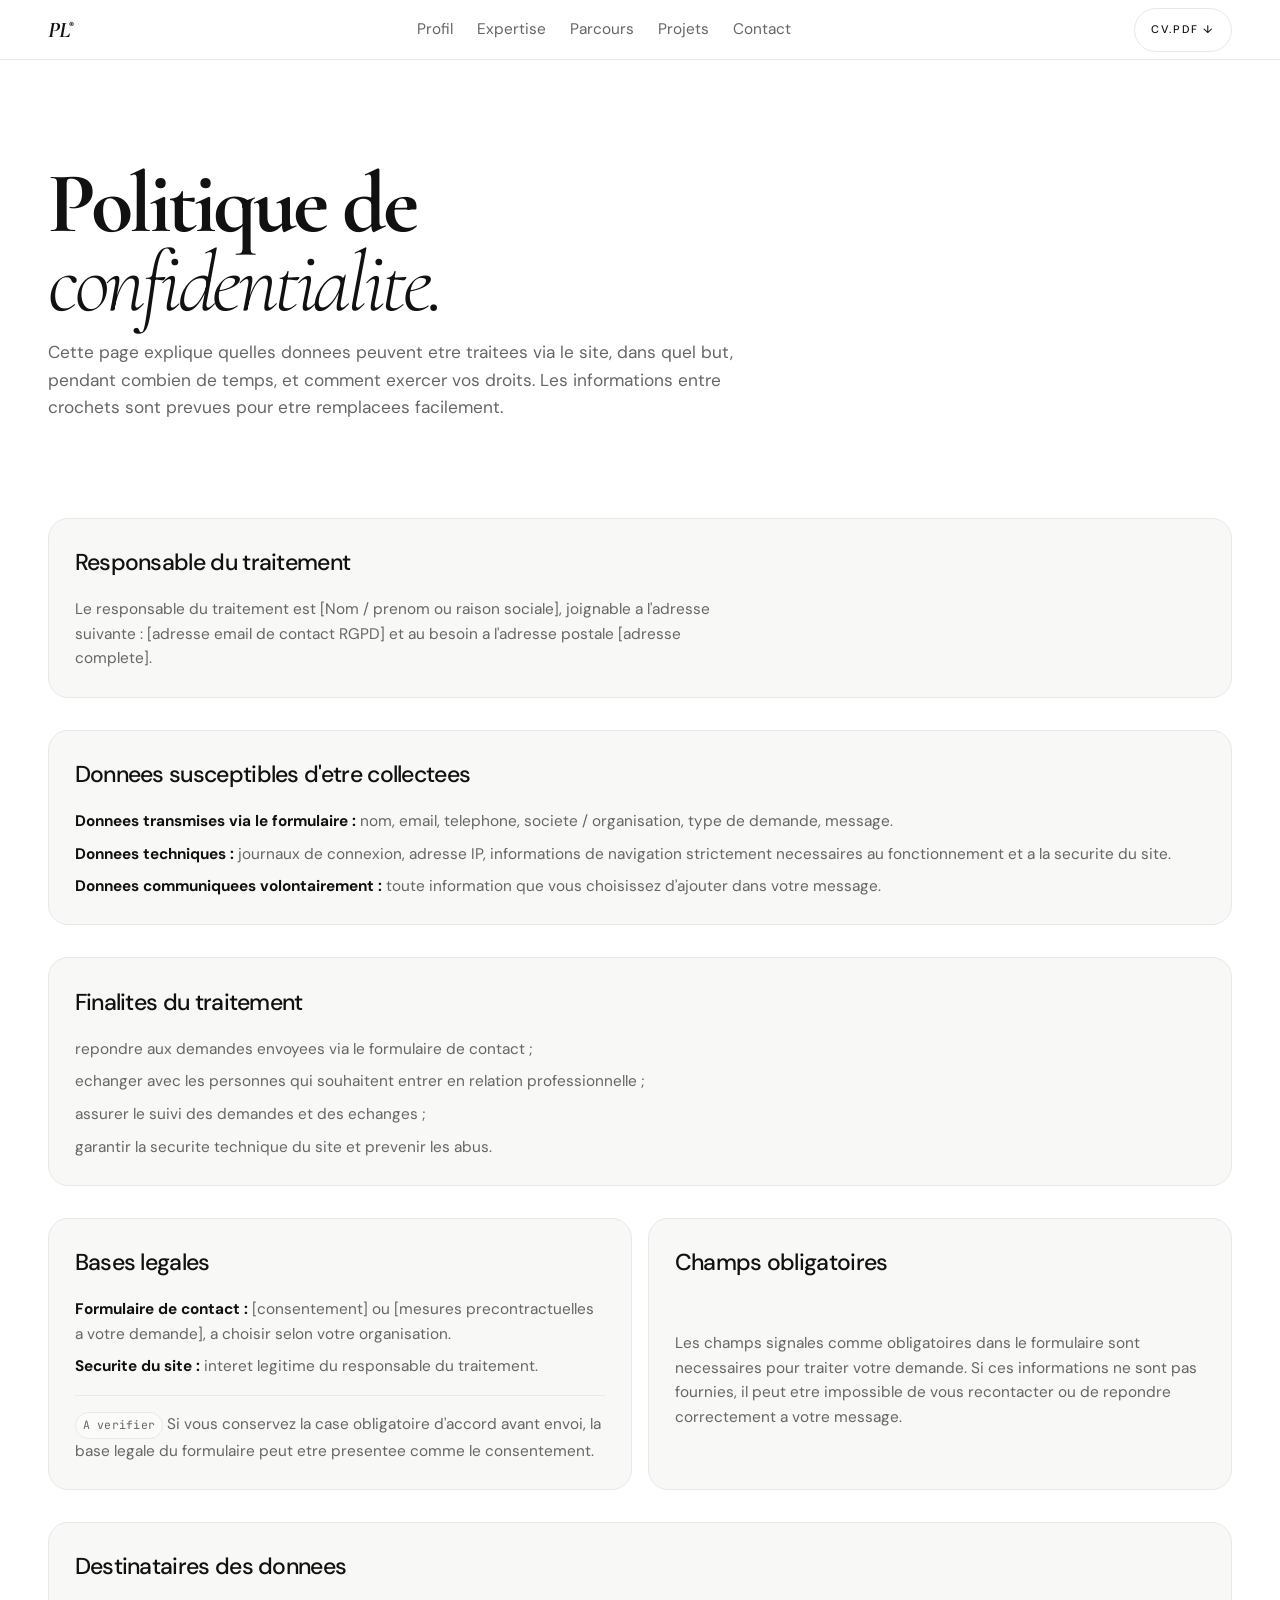
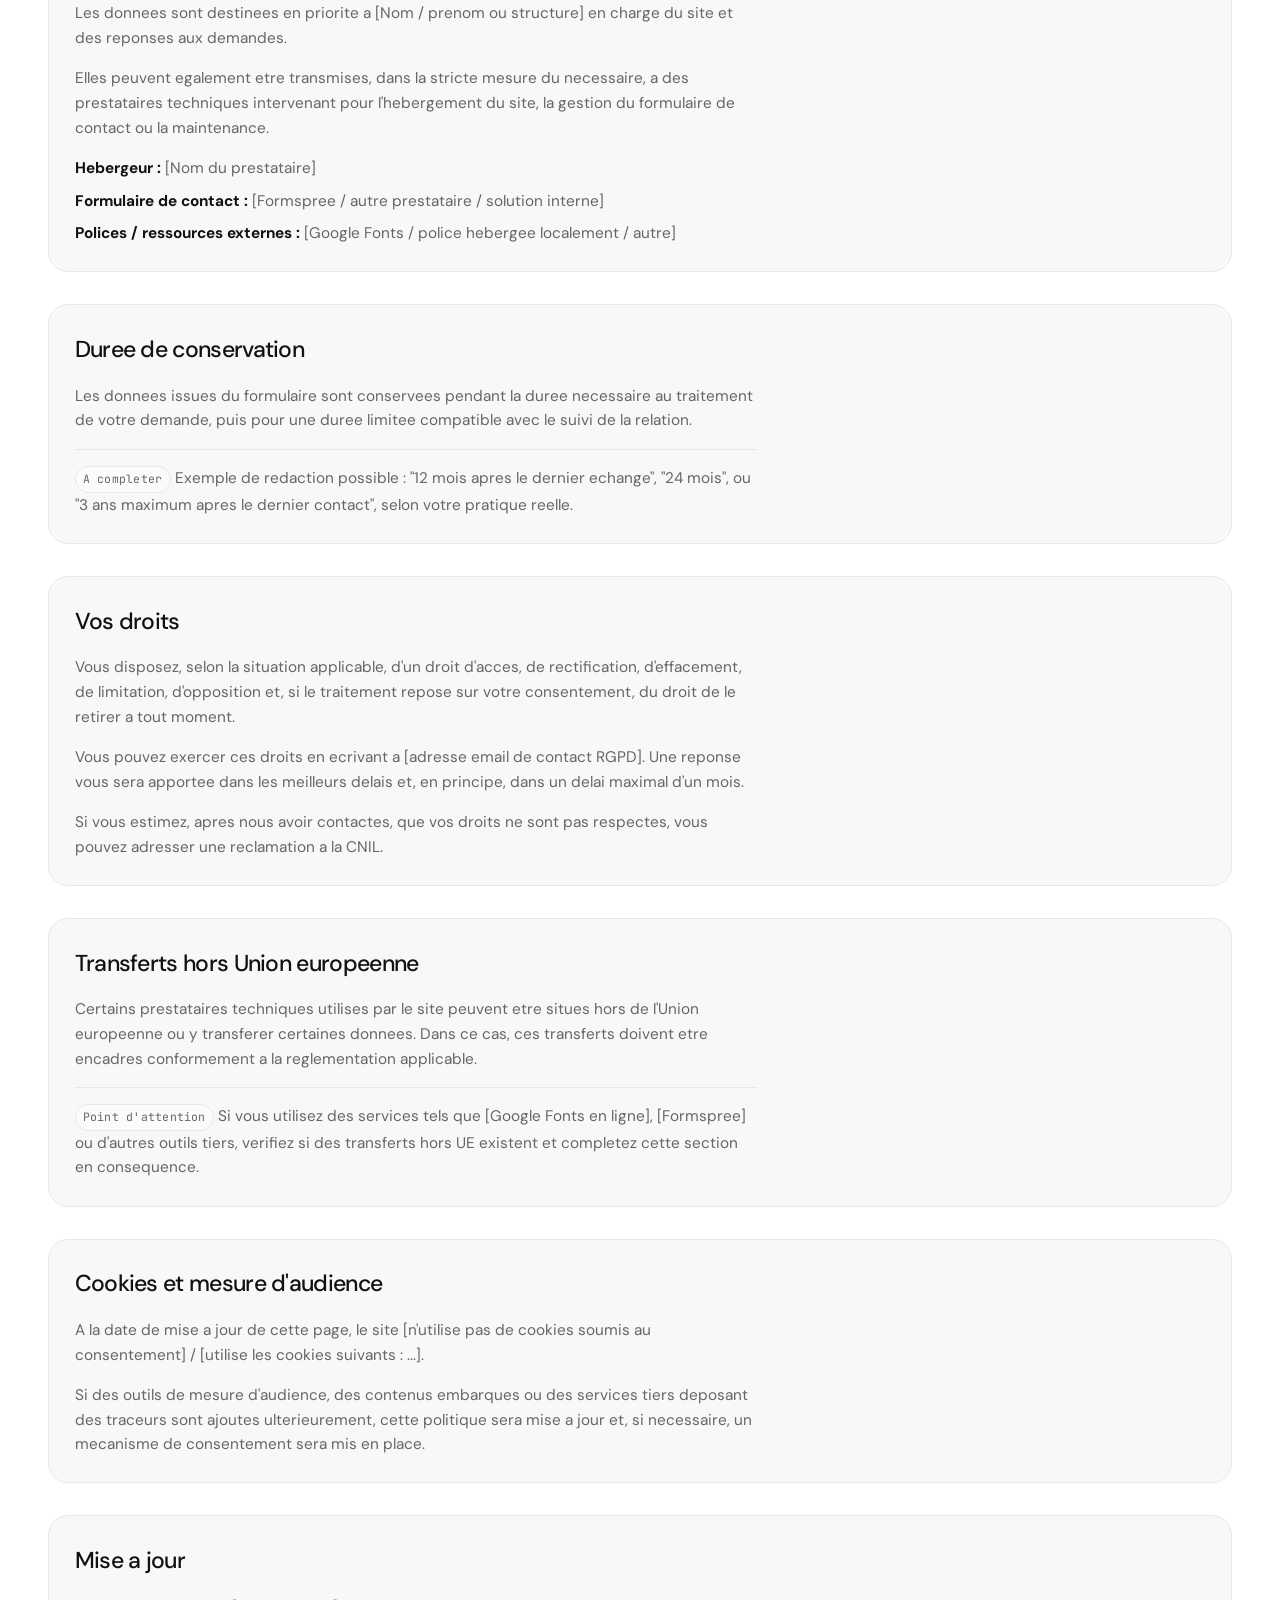
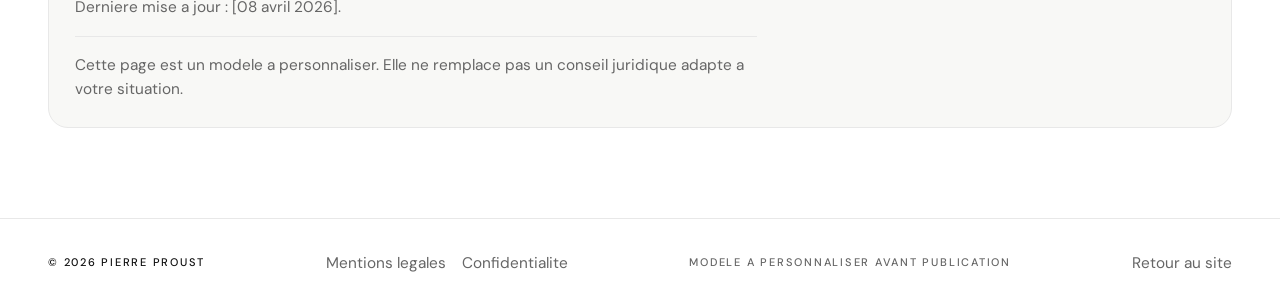
==== commit ceef3605: "Rebrand portfolio and update parcours section" ====
--- a/confidentialite.html
+++ b/confidentialite.html
@@ -3,10 +3,10 @@
   <head>
     <meta charset="UTF-8">
     <meta name="viewport" content="width=device-width, initial-scale=1.0">
-    <title>Confidentialite - Pierre Lemaire</title>
+    <title>Confidentialite - Pierre Proust</title>
     <meta
       name="description"
-      content="Politique de confidentialite du site CV et portfolio de Pierre Lemaire."
+      content="Politique de confidentialite du site CV et portfolio de Pierre Proust."
     >
 
     <link rel="preconnect" href="https://fonts.googleapis.com">
@@ -248,7 +248,7 @@
 
     <footer class="footer" role="contentinfo">
       <div class="container footer__inner">
-        <p class="footer__copy">&copy; 2026 Pierre Lemaire</p>
+        <p class="footer__copy">&copy; 2026 Pierre Proust</p>
         <nav class="footer__nav" aria-label="Pages legales">
           <a href="/mentions-legales.html">Mentions legales</a>
           <a href="/confidentialite.html" aria-current="page">Confidentialite</a>
--- a/css/components.css
+++ b/css/components.css
@@ -829,134 +829,85 @@
   }
 }
 
-/* XP v2 */
-/* ═══ XP v2 — Sticky Stacking Cards ═══ */
-.xp--v2 {
+/* ═══ Parcours — Sticky Stacking Cards ═══ */
+
+.parcours {
+  padding-bottom: 0;
+}
+
+.parcours__header {
+  padding-bottom: clamp(1.1rem, 2.4vw, 1.75rem);
+}
+
+/* Stack wrapper — no overflow, full height for sticky to work */
+.parcours__stack {
   position: relative;
-  --xp-header-space: clamp(7.5rem, 16vw, 11rem);
-}
-
-.xp-layout {
-  display: grid;
-  gap: clamp(2rem, 5vw, 3.5rem);
-}
-
-.xp-header {
-  position: relative;
-  z-index: 4;
-}
-
-/* Hide the old spine — stacking cards don't need it */
-.xp-spine {
-  display: none;
-}
-
-.xp-list {
-  list-style: none;
-  padding: 0;
-  margin: 0;
-}
-
-/* ── Card base ── */
-.xp-item {
+}
+
+/* ── Card ── */
+.parcours__card {
   position: sticky;
-  top: calc(var(--nav-height) + var(--xp-offset, 0px));
-  z-index: var(--xp-z, 1);
-  overflow: hidden;
-  cursor: default;
-  margin-bottom: clamp(1.5rem, 3vw, 2.5rem);
-  transition: opacity 0.5s ease;
-}
-
-/* Card surface */
-.xp-item__card {
-  position: relative;
-  padding: clamp(2rem, 4vw, 3rem);
+  width: min(100% - (var(--gutter) * 2), 1240px);
+  margin-inline: auto;
+  padding: clamp(1.35rem, 2.5vw, 1.9rem);
   border: 1px solid rgba(255, 255, 255, 0.06);
   border-radius: 1.5rem;
-  background: rgba(255, 255, 255, 0.025);
-  backdrop-filter: blur(6px);
-  -webkit-backdrop-filter: blur(6px);
+  background: rgba(10, 10, 14, 0.85);
+  backdrop-filter: blur(12px);
+  -webkit-backdrop-filter: blur(12px);
   overflow: hidden;
-  will-change: transform, opacity, filter;
-  transition:
-    border-color 0.4s ease,
-    transform 0.5s var(--ease-out),
-    opacity 0.5s ease,
-    filter 0.5s var(--ease-out);
-}
-
-.xp-item:hover .xp-item__card {
-  border-color: rgba(255, 255, 255, 0.12);
-}
-
-/* Scale-down when card scrolls behind the next one */
-.xp-item.is-behind {
-  opacity: 0.72;
-}
-
-.xp-item.is-behind .xp-item__card {
-  transform: scale(0.955);
-  opacity: 0.52;
-  filter: blur(8px) saturate(0.82);
-}
-
-/* Ghost number inside card */
-.xp-item__bg-num {
-  position: absolute;
-  right: -0.04em;
+  transition: transform 0.5s var(--ease-out), opacity 0.5s ease;
+}
+
+.parcours__card--1 {
+  top: calc(var(--nav-height) + 0px);
+  z-index: 2;
+  margin-bottom: clamp(2rem, 5vw, 4rem);
+}
+
+.parcours__card--2 {
+  top: calc(var(--nav-height) + 28px);
+  z-index: 3;
+  margin-bottom: 0;
+}
+
+/* When card 1 is behind card 2 */
+.parcours__card.is-behind {
+  transform: scale(0.96);
+  opacity: 0.3;
+}
+
+/* Ghost number */
+.parcours__ghost {
+  position: absolute;
+  right: -0.02em;
   top: 50%;
   transform: translateY(-50%);
   font-family: var(--font-display);
-  font-size: clamp(9rem, 20vw, 18rem);
+  font-size: clamp(10rem, 22vw, 20rem);
   font-style: italic;
   font-weight: 700;
   line-height: 1;
   color: var(--c-black);
-  opacity: 0.03;
+  opacity: 0.025;
   pointer-events: none;
   user-select: none;
-  transition: opacity 0.5s ease;
-}
-
-.xp-item:hover .xp-item__bg-num {
-  opacity: 0.065;
 }
 
 /* ── Card inner layout ── */
-.xp-item__wrap {
-  display: grid;
-  gap: 1.5rem;
+.parcours__card-inner {
+  display: grid;
+  gap: 1.3rem;
   align-items: start;
 }
 
-.xp-item__center {
-  display: grid;
-  gap: 0.45rem;
+.parcours__left {
+  display: grid;
+  gap: 0.5rem;
   align-content: start;
 }
 
-.xp-item__date {
-  display: inline-flex;
-  align-items: center;
-  padding: 0.38rem 0.8rem;
-  border: 1px solid rgba(255, 255, 255, 0.08);
-  border-radius: 999px;
-  font-family: var(--font-mono);
-  font-size: 0.7rem;
-  letter-spacing: 0.04em;
-  color: var(--c-gray-600);
-  background: rgba(255, 255, 255, 0.03);
-  transition: border-color 0.3s ease, color 0.3s ease;
-  width: fit-content;
-}
-
-.xp-item:hover .xp-item__date {
-  border-color: rgba(255, 255, 255, 0.2);
-  color: var(--c-black);
-}
-
-.xp-item__badge {
+.parcours__badge {
   display: inline-flex;
   align-items: center;
   justify-content: center;
@@ -969,77 +920,81 @@
   letter-spacing: 0.06em;
   color: var(--c-gray-600);
   background: rgba(255, 255, 255, 0.03);
-  transition:
-    border-color 0.35s var(--ease-out),
-    background 0.35s var(--ease-out),
-    color 0.35s var(--ease-out),
-    transform 0.5s var(--ease-out);
-}
-
-.xp-item:hover .xp-item__badge {
+  transition: border-color 0.35s var(--ease-out), background 0.35s var(--ease-out), color 0.35s var(--ease-out);
+}
+
+.parcours__card:hover .parcours__badge {
   border-color: var(--c-black);
   background: var(--c-black);
   color: var(--c-white);
-  transform: rotate(360deg);
-}
-
-.xp-item__company {
+}
+
+.parcours__company {
   font-family: var(--font-display);
   font-size: clamp(2.6rem, 6vw, 5rem);
   font-style: italic;
   font-weight: 700;
-  padding-left: 0.08em;
-  margin-left: -0.08em;
   line-height: 0.92;
   letter-spacing: -0.02em;
   color: var(--c-black);
   opacity: 0.72;
-  transition:
-    opacity 0.4s ease,
-    transform 0.5s var(--ease-out);
-}
-
-.xp-item.is-active .xp-item__company,
-.xp-item:hover .xp-item__company {
+  transition: opacity 0.4s ease;
+}
+
+.parcours__card:hover .parcours__company {
   opacity: 1;
-  transform: translateY(-4px);
-}
-
-.xp-item__role {
+}
+
+.parcours__role {
   font-family: var(--font-mono);
   font-size: clamp(0.65rem, 1.2vw, 0.78rem);
   font-weight: 400;
   letter-spacing: 0.12em;
   text-transform: uppercase;
   color: var(--c-gray-600);
-  transition: color 0.3s ease;
-}
-
-.xp-item:hover .xp-item__role {
-  color: var(--c-black);
-}
-
-.xp-item__caption {
+}
+
+.parcours__meta {
   font-size: 0.82rem;
   color: var(--c-gray-600);
   line-height: 1.5;
+}
+
+.parcours__date {
+  display: inline-flex;
+  align-items: center;
+  padding: 0.38rem 0.8rem;
+  border: 1px solid rgba(255, 255, 255, 0.08);
+  border-radius: 999px;
+  font-family: var(--font-mono);
+  font-size: 0.7rem;
+  letter-spacing: 0.04em;
+  color: var(--c-gray-600);
+  background: rgba(255, 255, 255, 0.03);
+  width: fit-content;
+}
+
+.parcours__tags {
+  display: flex;
+  flex-wrap: wrap;
+  gap: 0.4rem;
   margin-top: 0.25rem;
 }
 
-.xp-item__right {
-  display: grid;
-  gap: 1rem;
+.parcours__right {
+  display: grid;
+  gap: 0.85rem;
   align-content: start;
 }
 
-.xp-item__missions {
+.parcours__missions {
   list-style: none;
   padding: 0;
   display: grid;
   gap: 0.6rem;
 }
 
-.xp-item__missions li {
+.parcours__missions li {
   position: relative;
   padding-left: 1.1rem;
   font-size: 0.84rem;
@@ -1048,7 +1003,7 @@
   transition: color 0.3s ease;
 }
 
-.xp-item__missions li::before {
+.parcours__missions li::before {
   content: "—";
   position: absolute;
   left: 0;
@@ -1057,81 +1012,37 @@
   top: 0.3em;
 }
 
-.xp-item:hover .xp-item__missions li {
+.parcours__card:hover .parcours__missions li {
   color: var(--c-black);
 }
 
-.xp-item__missions li:nth-child(1) { transition-delay: 0ms; }
-.xp-item__missions li:nth-child(2) { transition-delay: 40ms; }
-.xp-item__missions li:nth-child(3) { transition-delay: 80ms; }
-
-.xp-item__tags {
-  display: flex;
-  flex-wrap: wrap;
-  gap: 0.4rem;
-  margin-top: 0.5rem;
-}
-
-/* Hide the old rule separators — card edges do the job */
-.xp-item__rule {
-  display: none;
-}
-
-/* Extra space after last card so stacking effect has room */
-.xp-item:last-child {
-  margin-bottom: 20vh;
-}
-
-/* ── Desktop layout ── */
+/* ── Desktop ── */
 @media (min-width: 900px) {
-  .xp-layout {
-    grid-template-columns: 1fr;
-    gap: clamp(2rem, 4vw, 3rem);
-  }
-
-  .xp-header {
-    position: sticky;
-    top: calc(var(--nav-height) + 1.25rem);
-    align-self: start;
-    margin-bottom: 0;
-    z-index: 6;
-  }
-
-  .xp-item {
-    top: calc(
-      var(--nav-height) + var(--xp-header-space) + var(--xp-offset, 0px)
-    );
-  }
-
-  .xp-item__wrap {
-    grid-template-columns: minmax(260px, 0.9fr) minmax(0, 1.1fr);
-    gap: 2rem 3rem;
-  }
-
-  .xp-item__center {
-    padding-right: 1rem;
-  }
-
-  .xp-item__right {
-    gap: 1.2rem;
-  }
-
-  .xp-item__missions {
+  .parcours__card-inner {
+    grid-template-columns: minmax(250px, 0.9fr) minmax(0, 1.1fr);
+    gap: 1.35rem 2rem;
+  }
+
+  .parcours__left {
+    padding-right: 0.35rem;
+  }
+
+  .parcours__missions {
     display: block;
     column-count: 2;
-    column-gap: 1.5rem;
-  }
-
-  .xp-item__missions li {
+    column-gap: 1.1rem;
+  }
+
+  .parcours__missions li {
     break-inside: avoid;
-    margin-bottom: 0.8rem;
+    margin-bottom: 0.6rem;
   }
 }
 
 @media (min-width: 1200px) {
-  .xp-item__wrap {
-    grid-template-columns: minmax(300px, 0.88fr) minmax(0, 1.12fr);
-    gap: 2rem 4rem;
+  .parcours__card-inner {
+    grid-template-columns: minmax(285px, 0.88fr) minmax(0, 1.12fr);
+    gap: 1.5rem 2.5rem;
   }
 }
 
--- a/css/animations.css
+++ b/css/animations.css
@@ -24,19 +24,14 @@
     rotate(var(--expertise-rotate, 0deg));
 }
 
-/* XP v2 item reveal — opacity only (transform conflicts with sticky) */
-.xp-item.reveal {
+/* Parcours card reveal — opacity only so sticky isn't broken */
+.parcours__card.reveal {
   opacity: 0;
-}
-
-.xp-item.reveal.is-visible {
+  transition: opacity var(--duration-slow) var(--ease-out);
+}
+.parcours__card.reveal.is-visible {
   opacity: 1;
 }
-
-.xp-item--1.reveal { transition-delay: 0ms; }
-.xp-item--2.reveal { transition-delay: 120ms; }
-.xp-item--3.reveal { transition-delay: 240ms; }
-.xp-item--4.reveal { transition-delay: 360ms; }
 
 .expertise__card:nth-child(1) {
   transition-delay: 0ms;
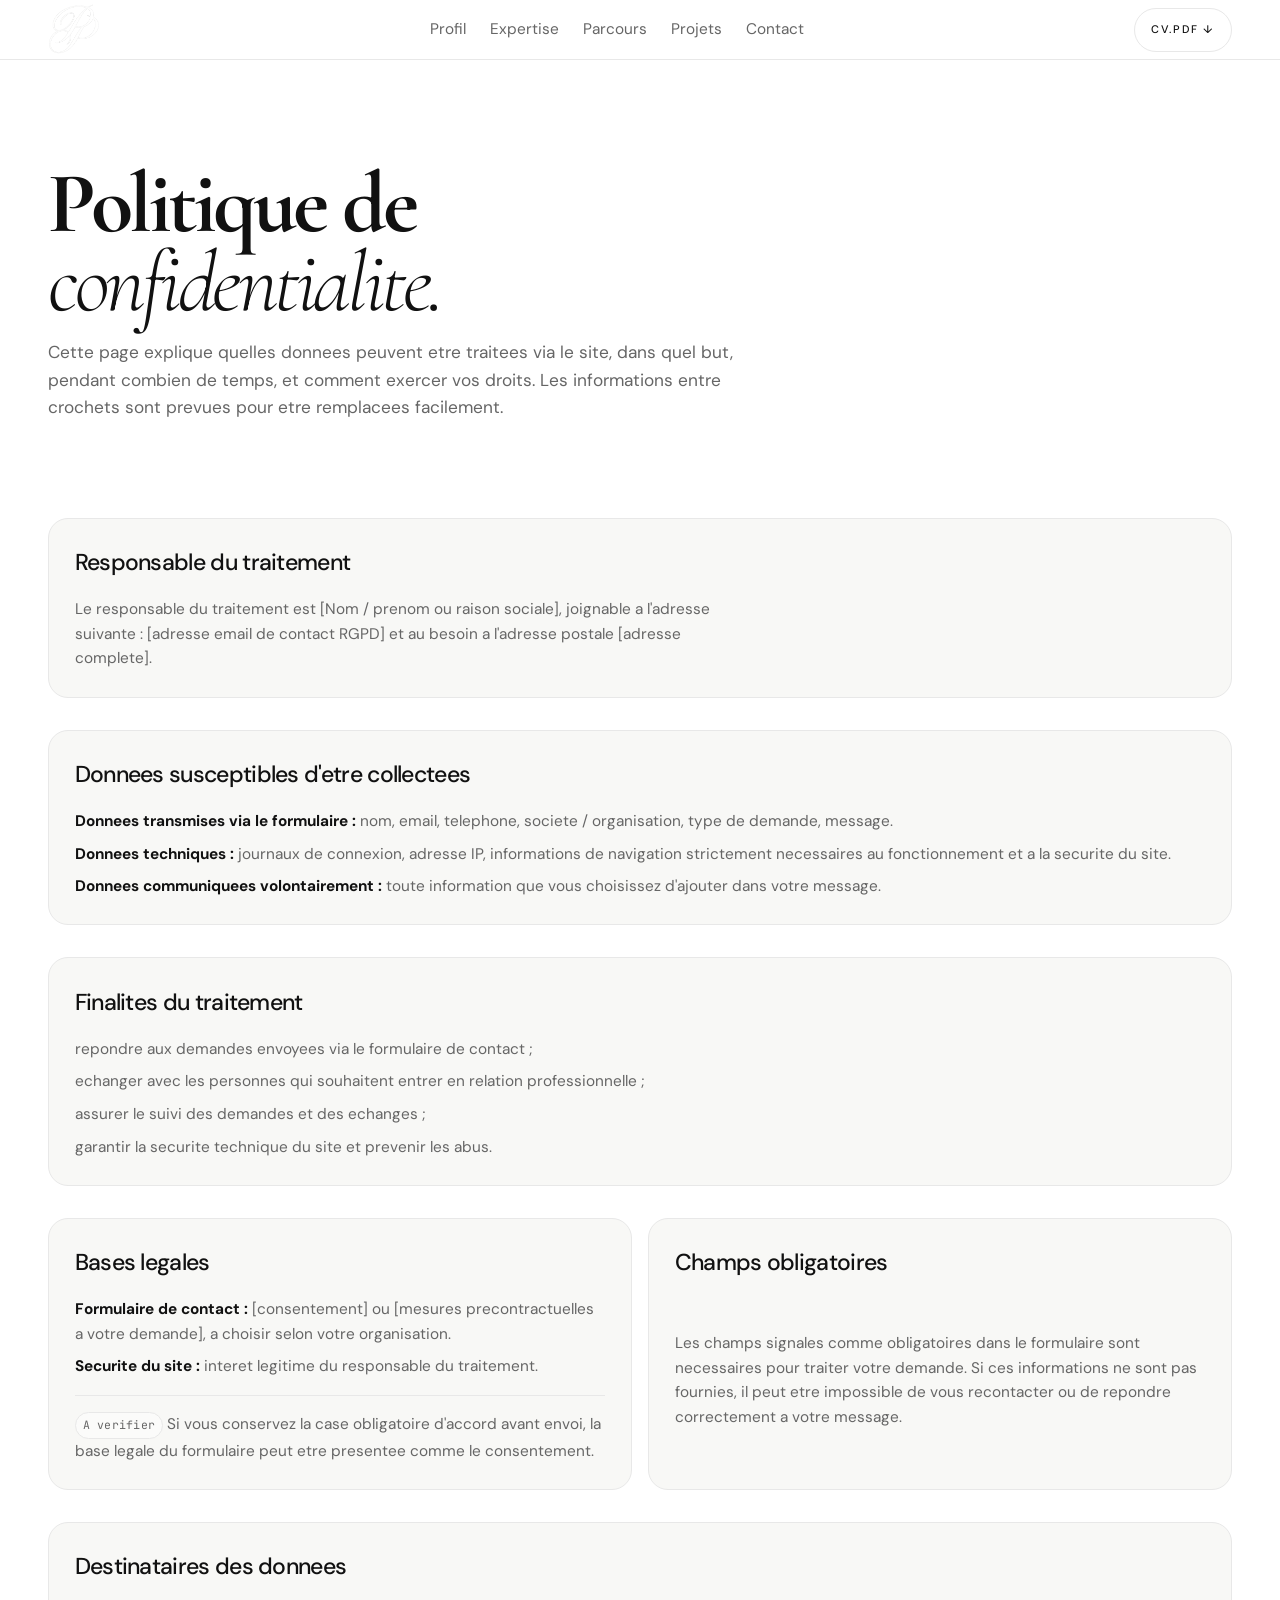
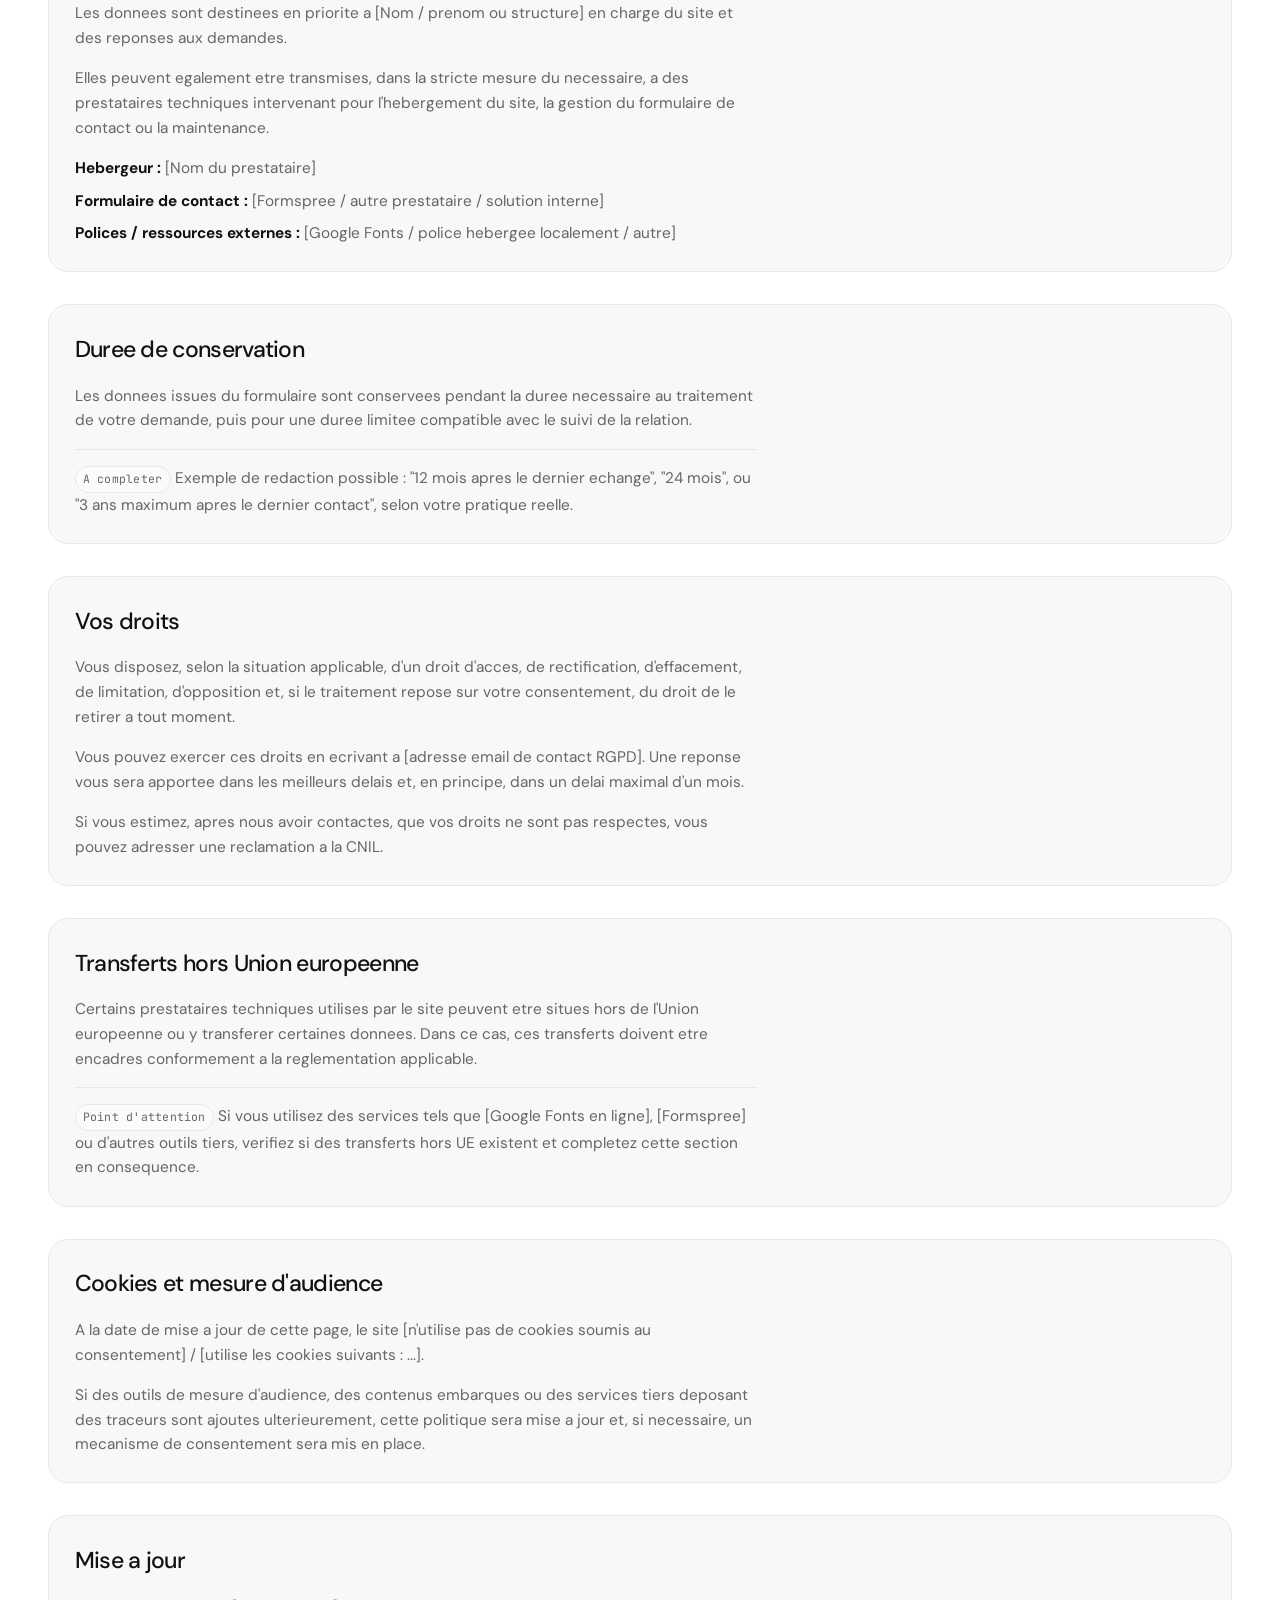
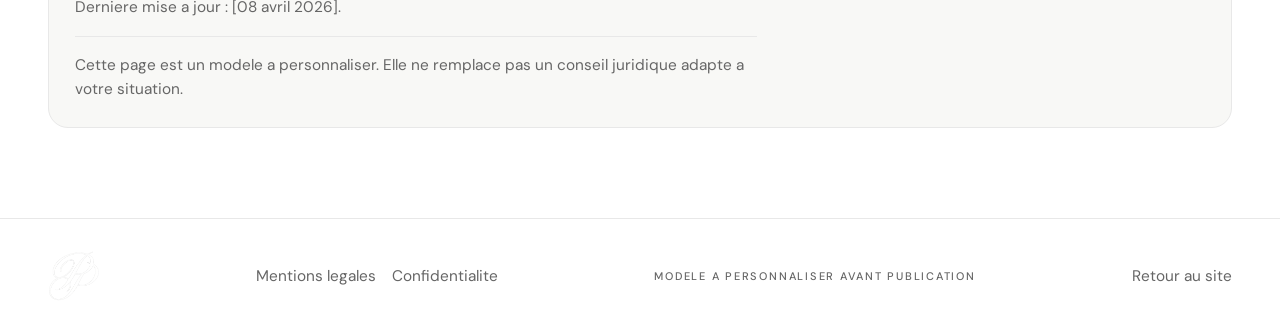
==== commit 43c0de05: "Update branding assets and site logos" ====
--- a/confidentialite.html
+++ b/confidentialite.html
@@ -28,12 +28,12 @@
     <link rel="stylesheet" href="/css/components.css">
     <link rel="stylesheet" href="/css/animations.css">
 
-    <link rel="icon" type="image/svg+xml" href="/favicon.svg">
+    <link rel="icon" type="image/png" href="/assets/favicon-proust-pierre.png">
   </head>
   <body class="legal-shell">
     <header class="nav" id="nav" role="banner">
       <a href="/#hero" class="nav__logo" aria-label="Accueil">
-        PL<sup>&reg;</sup>
+        <img src="/assets/logo-proust-pierre.png" alt="Logo Pierre Proust">
       </a>
 
       <nav class="nav__desktop" aria-label="Navigation principale">
@@ -248,7 +248,9 @@
 
     <footer class="footer" role="contentinfo">
       <div class="container footer__inner">
-        <p class="footer__copy">&copy; 2026 Pierre Proust</p>
+        <a href="/" class="footer__brand" aria-label="Retour a l'accueil">
+          <img src="/assets/logo-proust-pierre.png" alt="Logo Pierre Proust">
+        </a>
         <nav class="footer__nav" aria-label="Pages legales">
           <a href="/mentions-legales.html">Mentions legales</a>
           <a href="/confidentialite.html" aria-current="page">Confidentialite</a>
--- a/css/components.css
+++ b/css/components.css
@@ -28,18 +28,16 @@
 }
 
 .nav__logo {
-  font-family: var(--font-display);
-  font-size: 1.4rem;
-  font-style: italic;
-  font-weight: 700;
-  letter-spacing: -0.04em;
-}
-
-.nav__logo sup {
-  font-family: var(--font-body);
-  font-size: 0.45em;
-  font-style: normal;
-  letter-spacing: 0.08em;
+  display: inline-flex;
+  align-items: center;
+  max-width: 52px;
+}
+
+.nav__logo img,
+.footer__brand img {
+  display: block;
+  width: 100%;
+  height: auto;
 }
 
 .nav__actions {
@@ -839,9 +837,10 @@
   padding-bottom: clamp(1.1rem, 2.4vw, 1.75rem);
 }
 
-/* Stack wrapper — no overflow, full height for sticky to work */
+/* Stack wrapper — z-index crée un contexte d'empilement au-dessus du header */
 .parcours__stack {
   position: relative;
+  z-index: 1;
 }
 
 /* ── Card ── */
@@ -850,11 +849,12 @@
   width: min(100% - (var(--gutter) * 2), 1240px);
   margin-inline: auto;
   padding: clamp(1.35rem, 2.5vw, 1.9rem);
-  border: 1px solid rgba(255, 255, 255, 0.06);
+  border: 1px solid rgba(255, 255, 255, 0.08);
   border-radius: 1.5rem;
-  background: rgba(10, 10, 14, 0.85);
-  backdrop-filter: blur(12px);
-  -webkit-backdrop-filter: blur(12px);
+  background: rgba(10, 10, 14, 0.92);
+  backdrop-filter: blur(18px);
+  -webkit-backdrop-filter: blur(18px);
+  box-shadow: 0 8px 48px rgba(0, 0, 0, 0.6), 0 1px 0 rgba(255, 255, 255, 0.06) inset;
   overflow: hidden;
   transition: transform 0.5s var(--ease-out), opacity 0.5s ease;
 }
@@ -866,16 +866,12 @@
 }
 
 .parcours__card--2 {
-  top: calc(var(--nav-height) + 28px);
+  top: calc(var(--nav-height) + 40px);
   z-index: 3;
   margin-bottom: 0;
 }
 
-/* When card 1 is behind card 2 */
-.parcours__card.is-behind {
-  transform: scale(0.96);
-  opacity: 0.3;
-}
+/* Fallback is-behind (remplacé par la règle haute spécificité dans animations.css) */
 
 /* Ghost number */
 .parcours__ghost {
@@ -936,6 +932,7 @@
   font-weight: 700;
   line-height: 0.92;
   letter-spacing: -0.02em;
+  margin-bottom: 0.3rem;
   color: var(--c-black);
   opacity: 0.72;
   transition: opacity 0.4s ease;
@@ -1824,6 +1821,12 @@
 }
 
 /* Footer */
+.footer__brand {
+  display: inline-flex;
+  align-items: center;
+  width: 52px;
+}
+
 .footer__credit,
 .footer__top {
   color: var(--c-gray-600);
--- a/css/animations.css
+++ b/css/animations.css
@@ -24,13 +24,22 @@
     rotate(var(--expertise-rotate, 0deg));
 }
 
-/* Parcours card reveal — opacity only so sticky isn't broken */
+/* Parcours card reveal — no transform so sticky position stays correct */
 .parcours__card.reveal {
   opacity: 0;
+  transform: none; /* neutralise le translateY(32px) de .reveal qui casse le sticky */
   transition: opacity var(--duration-slow) var(--ease-out);
 }
 .parcours__card.reveal.is-visible {
   opacity: 1;
+  transform: none;
+  /* restore la transition complète une fois révélé, pour que is-behind anime */
+  transition: transform 0.5s var(--ease-out), opacity 0.5s ease;
+}
+/* Spécificité 0-4-0 — bat .reveal.is-visible (0-2-0) et le transition ne s'applique plus */
+.parcours__card.reveal.is-visible.is-behind {
+  transform: scale(0.95) translateY(10px);
+  opacity: 0.18;
 }
 
 .expertise__card:nth-child(1) {
